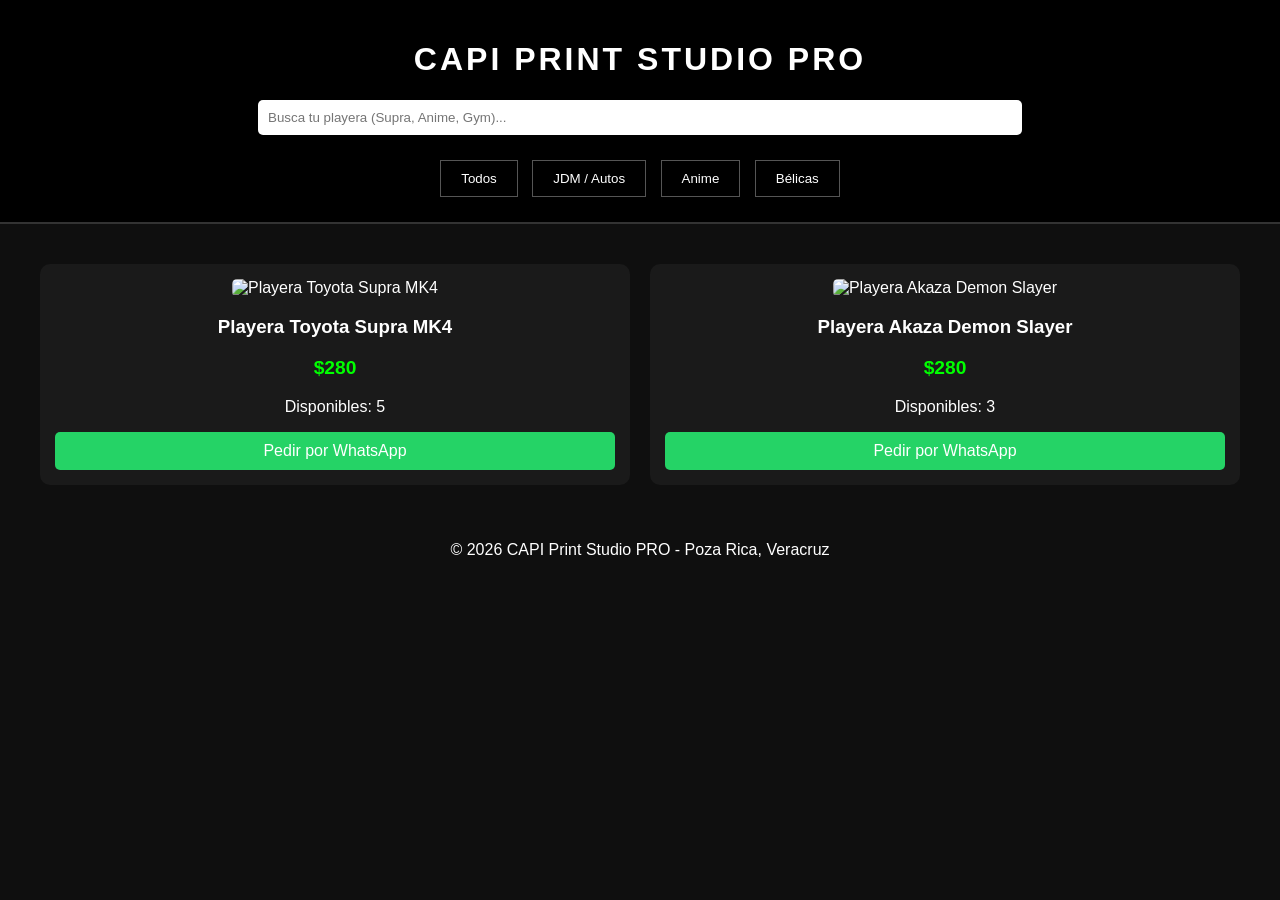
==== index.html @ 08801175 "Initial commit" ====
<!DOCTYPE html>
<html lang="es">
<head>
    <meta charset="UTF-8">
    <meta name="viewport" content="width=device-width, initial-scale=1.0">
    <title>CAPI Print Studio PRO | Catálogo</title>
    <!-- Enlazamos el diseño -->
    <link rel="stylesheet" href="css/style.css">
</head>
<body>

    <header>
        <h1>CAPI PRINT STUDIO PRO</h1>
        <div class="search-container">
            <input type="text" id="buscador" placeholder="Busca tu playera (Supra, Anime, Gym)...">
        </div>
        <nav>
            <button onclick="filtrar('todos')">Todos</button>
            <button onclick="filtrar('jdm')">JDM / Autos</button>
            <button onclick="filtrar('anime')">Anime</button>
            <button onclick="filtrar('belica')">Bélicas</button>
        </nav>
    </header>

    <main id="contenedor-productos">
        <!-- Aquí aparecerán las playeras automáticamente gracias a JS -->
    </main>

    <footer>
        <p>&copy; 2026 CAPI Print Studio PRO - Poza Rica, Veracruz</p>
    </footer>

    <!-- Enlazamos la lógica -->
    <script src="js/script.js"></script>
</body>
</html>
---- css/style.css ----
/* Configuración General */
body {
    background-color: #0f0f0f; /* Fondo oscuro tipo Youngla */
    color: white;
    font-family: 'Arial', sans-serif;
    margin: 0;
    text-align: center;
}

header {
    padding: 20px;
    background: #000;
    border-bottom: 2px solid #333;
}

h1 { letter-spacing: 3px; font-weight: bold; }

/* Buscador y Botones */
#buscador {
    padding: 10px;
    width: 60%;
    border-radius: 5px;
    border: none;
    margin-bottom: 20px;
}

nav button {
    background: none;
    border: 1px solid #555;
    color: white;
    padding: 10px 20px;
    cursor: pointer;
    margin: 5px;
    transition: 0.3s;
}

nav button:hover { background: white; color: black; }

/* Cuadrícula de Productos (Grid como Farfetch) */
#contenedor-productos {
    display: grid;
    grid-template-columns: repeat(auto-fit, minmax(250px, 1fr));
    gap: 20px;
    padding: 40px;
}

/* Tarjeta de Playera */
.producto-card {
    background: #1a1a1a;
    padding: 15px;
    border-radius: 10px;
    transition: transform 0.3s;
}

.producto-card:hover { transform: translateY(-10px); }

.producto-card img {
    width: 100%;
    border-radius: 5px;
}

.precio { color: #00ff00; font-weight: bold; font-size: 1.2rem; }

.btn-whatsapp {
    display: block;
    background: #25d366;
    color: white;
    text-decoration: none;
    padding: 10px;
    margin-top: 10px;
    border-radius: 5px;
}
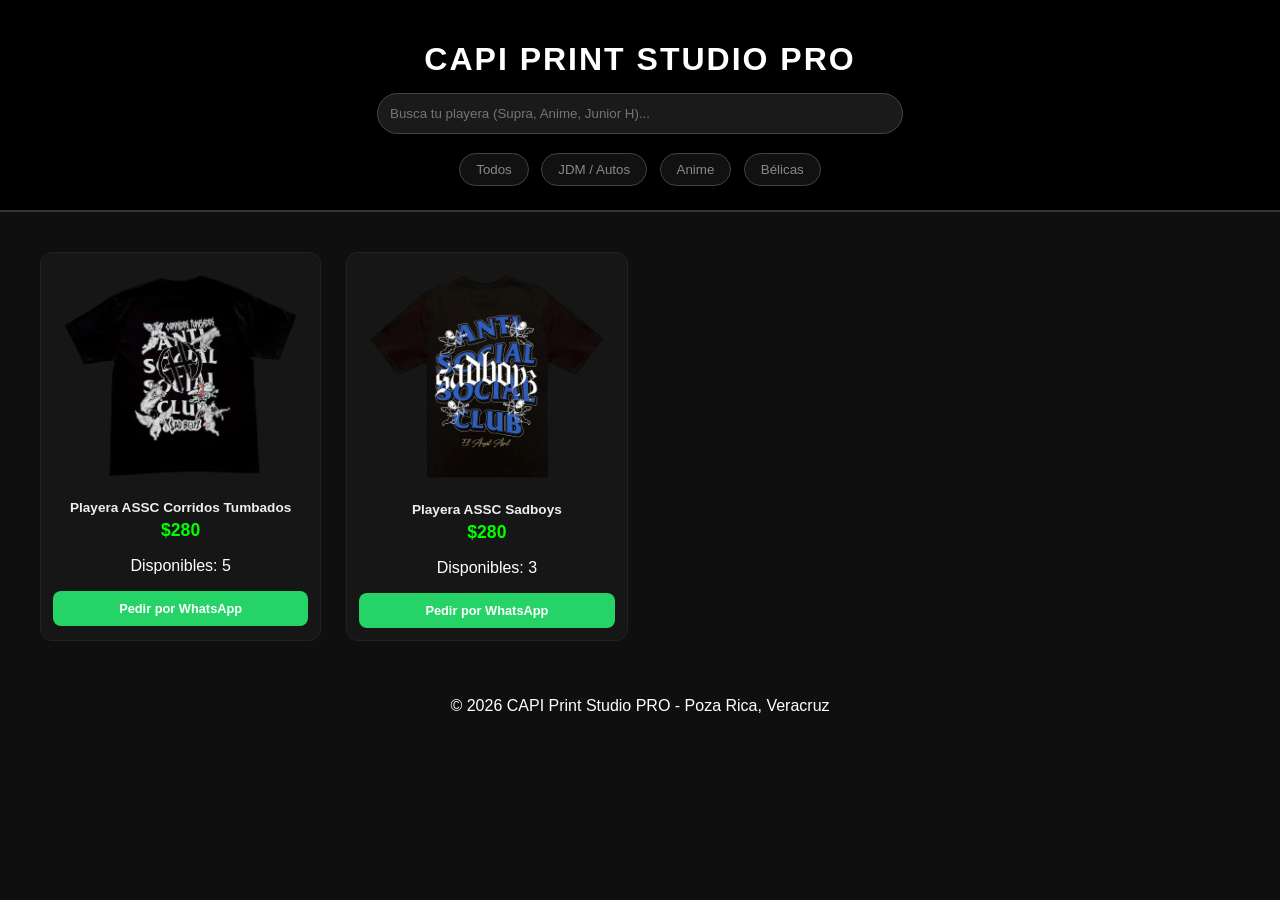
==== commit f54c46a0: "funciones nuevas al hacer click en playeras" ====
--- a/index.html
+++ b/index.html
@@ -3,8 +3,7 @@
 <head>
     <meta charset="UTF-8">
     <meta name="viewport" content="width=device-width, initial-scale=1.0">
-    <title>CAPI Print Studio PRO | Catálogo</title>
-    <!-- Enlazamos el diseño -->
+    <title>CAPI Print Studio PRO | Catálogo Profesional</title>
     <link rel="stylesheet" href="css/style.css">
 </head>
 <body>
@@ -12,7 +11,7 @@
     <header>
         <h1>CAPI PRINT STUDIO PRO</h1>
         <div class="search-container">
-            <input type="text" id="buscador" placeholder="Busca tu playera (Supra, Anime, Gym)...">
+            <input type="text" id="buscador" placeholder="Busca tu playera (Supra, Anime, Junior H)...">
         </div>
         <nav>
             <button onclick="filtrar('todos')">Todos</button>
@@ -23,14 +22,44 @@
     </header>
 
     <main id="contenedor-productos">
-        <!-- Aquí aparecerán las playeras automáticamente gracias a JS -->
-    </main>
+        </main>
+
+    <div id="modal-producto" class="modal">
+        <div class="modal-content">
+            <span class="close-modal" onclick="cerrarModal()">&times;</span>
+            
+            <div class="modal-grid">
+                <div class="modal-galeria" id="modal-galeria"></div>
+
+                <div class="modal-info">
+                    <h2 id="modal-titulo"></h2>
+                    <p class="modal-precio" id="modal-precio"></p>
+                    
+                    <div class="detalle-seccion">
+                        <h3>Composición</h3>
+                        <p id="modal-composicion"></p>
+                    </div>
+
+                    <div class="detalle-seccion">
+                        <h3>Características</h3>
+                        <ul id="modal-caracteristicas"></ul>
+                    </div>
+
+                    <div class="detalle-seccion">
+                        <h3>Instrucciones de Lavado</h3>
+                        <p id="modal-lavado"></p>
+                    </div>
+
+                    <a href="#" id="btn-comprar-modal" class="btn-whatsapp" target="_blank">Pedir por WhatsApp</a>
+                </div>
+            </div>
+        </div>
+    </div>
 
     <footer>
         <p>&copy; 2026 CAPI Print Studio PRO - Poza Rica, Veracruz</p>
     </footer>
 
-    <!-- Enlazamos la lógica -->
     <script src="js/script.js"></script>
 </body>
 </html>
--- a/css/style.css
+++ b/css/style.css
@@ -1,8 +1,8 @@
-/* Configuración General */
+/* 1. ESTILOS BASE */
 body {
-    background-color: #0f0f0f; /* Fondo oscuro tipo Youngla */
+    background-color: #0f0f0f;
     color: white;
-    font-family: 'Arial', sans-serif;
+    font-family: 'Segoe UI', Tahoma, Geneva, Verdana, sans-serif;
     margin: 0;
     text-align: center;
 }
@@ -11,55 +11,59 @@
     padding: 20px;
     background: #000;
     border-bottom: 2px solid #333;
+    position: sticky;
+    top: 0;
+    z-index: 100;
 }
 
-h1 { letter-spacing: 3px; font-weight: bold; }
+h1 { letter-spacing: 2px; font-weight: 800; margin-bottom: 15px; }
 
-/* Buscador y Botones */
+/* 2. BUSCADOR Y BOTONES */
 #buscador {
-    padding: 10px;
-    width: 60%;
-    border-radius: 5px;
-    border: none;
-    margin-bottom: 20px;
+    padding: 12px;
+    width: 85%;
+    max-width: 500px;
+    border-radius: 25px;
+    border: 1px solid #444;
+    background: #1a1a1a;
+    color: white;
+    margin-bottom: 15px;
+    outline: none;
 }
 
 nav button {
-    background: none;
-    border: 1px solid #555;
-    color: white;
-    padding: 10px 20px;
+    background: #111;
+    border: 1px solid #444;
+    color: #888;
+    padding: 8px 16px;
     cursor: pointer;
-    margin: 5px;
+    margin: 4px;
+    border-radius: 20px;
     transition: 0.3s;
 }
 
-nav button:hover { background: white; color: black; }
+nav button:hover { background: white; color: black; border-color: white; }
 
-/* Cuadrícula de Productos (Grid como Farfetch) */
+/* 3. GRID DE PRODUCTOS (2 COLUMNAS EN MÓVIL) */
 #contenedor-productos {
     display: grid;
-    grid-template-columns: repeat(auto-fit, minmax(250px, 1fr));
-    gap: 20px;
-    padding: 40px;
+    grid-template-columns: repeat(2, 1fr);
+    gap: 12px;
+    padding: 15px;
 }
 
-/* Tarjeta de Playera */
 .producto-card {
-    background: #1a1a1a;
-    padding: 15px;
-    border-radius: 10px;
+    background: #161616;
+    padding: 12px;
+    border-radius: 12px;
+    border: 1px solid #222;
+    cursor: pointer;
     transition: transform 0.3s;
 }
 
-.producto-card:hover { transform: translateY(-10px); }
-
-.producto-card img {
-    width: 100%;
-    border-radius: 5px;
-}
-
-.precio { color: #00ff00; font-weight: bold; font-size: 1.2rem; }
+.producto-card img { width: 100%; border-radius: 8px; }
+.producto-card h3 { font-size: 0.85rem; margin: 10px 0 5px; color: #eee; }
+.precio { color: #00ff00; font-weight: bold; font-size: 1.1rem; margin: 5px 0; }
 
 .btn-whatsapp {
     display: block;
@@ -67,6 +71,63 @@
     color: white;
     text-decoration: none;
     padding: 10px;
-    margin-top: 10px;
-    border-radius: 5px;
+    border-radius: 8px;
+    font-size: 0.8rem;
+    font-weight: bold;
+}
+
+/* 4. ESTILOS DEL MODAL (DETALLE) */
+.modal {
+    display: none; 
+    position: fixed;
+    z-index: 1000;
+    left: 0; top: 0;
+    width: 100%; height: 100%;
+    background-color: rgba(0,0,0,0.9);
+    overflow-y: auto; /* Permite scroll si la info es mucha */
+}
+
+.modal-content {
+    background-color: #111;
+    margin: 5% auto;
+    padding: 25px;
+    width: 85%;
+    max-width: 900px;
+    border-radius: 20px;
+    position: relative;
+    border: 1px solid #333;
+}
+
+.close-modal {
+    position: absolute;
+    right: 20px; top: 10px;
+    font-size: 40px;
+    cursor: pointer;
+    color: #555;
+}
+
+.modal-grid {
+    display: grid;
+    grid-template-columns: 1fr;
+    gap: 20px;
+    text-align: left;
+}
+
+.modal-galeria img { width: 100%; border-radius: 10px; margin-bottom: 10px; }
+
+.detalle-seccion h3 {
+    color: #00ff00;
+    font-size: 0.75rem;
+    text-transform: uppercase;
+    margin-top: 15px;
+    letter-spacing: 1px;
+}
+
+.detalle-seccion p, .detalle-seccion li { font-size: 0.9rem; color: #aaa; line-height: 1.4; }
+
+/* 5. AJUSTE PARA PC (4 COLUMNAS) */
+@media (min-width: 1024px) {
+    #contenedor-productos { grid-template-columns: repeat(4, 1fr); gap: 25px; padding: 40px; }
+    .modal-grid { grid-template-columns: 1fr 1fr; } /* Detalle en 2 columnas */
+    .producto-card:hover { transform: scale(1.03); border-color: #555; }
 }
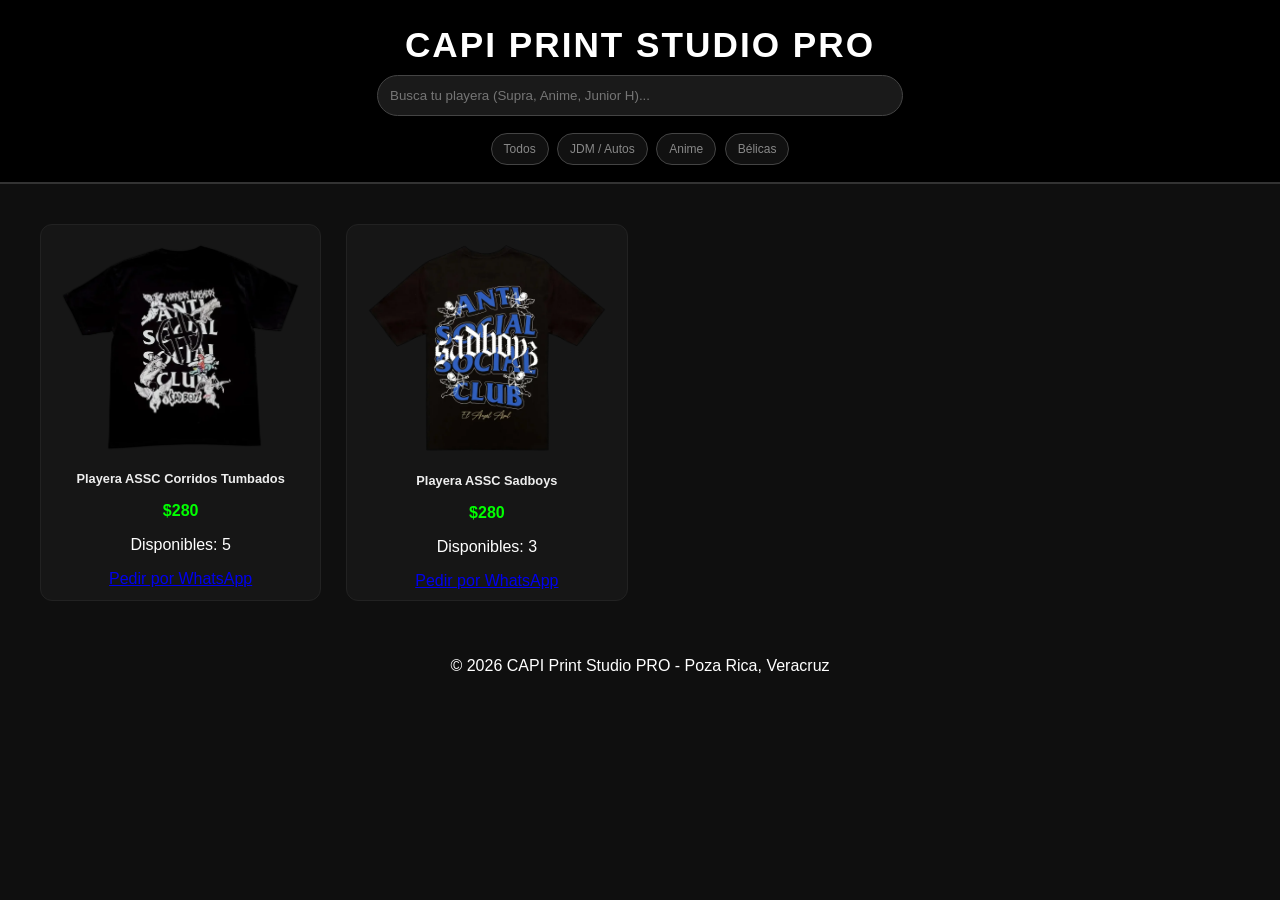
==== commit 7e3cbf45: "prueba" ====
--- a/index.html
+++ b/index.html
@@ -10,9 +10,11 @@
 
     <header>
         <h1>CAPI PRINT STUDIO PRO</h1>
+        <!-- Barra de búsqueda dinámica -->
         <div class="search-container">
             <input type="text" id="buscador" placeholder="Busca tu playera (Supra, Anime, Junior H)...">
         </div>
+        <!-- Filtros de categoría -->
         <nav>
             <button onclick="filtrar('todos')">Todos</button>
             <button onclick="filtrar('jdm')">JDM / Autos</button>
@@ -21,40 +23,8 @@
         </nav>
     </header>
 
-    <main id="contenedor-productos">
-        </main>
-
-    <div id="modal-producto" class="modal">
-        <div class="modal-content">
-            <span class="close-modal" onclick="cerrarModal()">&times;</span>
-            
-            <div class="modal-grid">
-                <div class="modal-galeria" id="modal-galeria"></div>
-
-                <div class="modal-info">
-                    <h2 id="modal-titulo"></h2>
-                    <p class="modal-precio" id="modal-precio"></p>
-                    
-                    <div class="detalle-seccion">
-                        <h3>Composición</h3>
-                        <p id="modal-composicion"></p>
-                    </div>
-
-                    <div class="detalle-seccion">
-                        <h3>Características</h3>
-                        <ul id="modal-caracteristicas"></ul>
-                    </div>
-
-                    <div class="detalle-seccion">
-                        <h3>Instrucciones de Lavado</h3>
-                        <p id="modal-lavado"></p>
-                    </div>
-
-                    <a href="#" id="btn-comprar-modal" class="btn-whatsapp" target="_blank">Pedir por WhatsApp</a>
-                </div>
-            </div>
-        </div>
-    </div>
+    <!-- Contenedor donde se inyectan las tarjetas -->
+    <main id="contenedor-productos"></main>
 
     <footer>
         <p>&copy; 2026 CAPI Print Studio PRO - Poza Rica, Veracruz</p>
--- a/css/style.css
+++ b/css/style.css
@@ -1,14 +1,16 @@
-/* 1. ESTILOS BASE */
+/* =========================================
+   1. CONFIGURACIÓN GENERAL Y HEADER
+   ========================================= */
 body {
     background-color: #0f0f0f;
     color: white;
-    font-family: 'Segoe UI', Tahoma, Geneva, Verdana, sans-serif;
+    font-family: 'Segoe UI', sans-serif;
     margin: 0;
     text-align: center;
 }
 
 header {
-    padding: 20px;
+    padding: 15px 10px; /* Reducido para evitar cortes en móvil */
     background: #000;
     border-bottom: 2px solid #333;
     position: sticky;
@@ -16,12 +18,33 @@
     z-index: 100;
 }
 
-h1 { letter-spacing: 2px; font-weight: 800; margin-bottom: 15px; }
+header h1 { 
+    letter-spacing: 2px; 
+    font-weight: 800; 
+    margin: 10px 0;
+    font-size: 1.4rem; /* Tamaño optimizado para móvil */
+}
 
-/* 2. BUSCADOR Y BOTONES */
+/* Enlace "Volver" en producto.html */
+.nav-retorno {
+    text-align: left;
+    padding: 5px;
+    margin-bottom: 5px;
+}
+
+.nav-retorno a {
+    color: #00ff00;
+    text-decoration: none;
+    font-weight: bold;
+    font-size: 0.8rem; /* Letra un poco más pequeña en móvil */
+}
+
+/* =========================================
+   2. BUSCADOR Y BOTONES
+   ========================================= */
 #buscador {
     padding: 12px;
-    width: 85%;
+    width: 90%;
     max-width: 500px;
     border-radius: 25px;
     border: 1px solid #444;
@@ -35,99 +58,118 @@
     background: #111;
     border: 1px solid #444;
     color: #888;
-    padding: 8px 16px;
+    padding: 8px 12px;
     cursor: pointer;
-    margin: 4px;
+    margin: 2px;
     border-radius: 20px;
     transition: 0.3s;
+    font-size: 0.75rem;
 }
 
 nav button:hover { background: white; color: black; border-color: white; }
 
-/* 3. GRID DE PRODUCTOS (2 COLUMNAS EN MÓVIL) */
+/* =========================================
+   3. REJILLA DEL CATÁLOGO
+   ========================================= */
 #contenedor-productos {
     display: grid;
     grid-template-columns: repeat(2, 1fr);
-    gap: 12px;
-    padding: 15px;
+    gap: 10px;
+    padding: 10px;
 }
 
 .producto-card {
     background: #161616;
-    padding: 12px;
+    padding: 10px;
     border-radius: 12px;
     border: 1px solid #222;
     cursor: pointer;
-    transition: transform 0.3s;
 }
 
 .producto-card img { width: 100%; border-radius: 8px; }
-.producto-card h3 { font-size: 0.85rem; margin: 10px 0 5px; color: #eee; }
-.precio { color: #00ff00; font-weight: bold; font-size: 1.1rem; margin: 5px 0; }
+.producto-card h3 { font-size: 0.8rem; margin: 8px 0; color: #eee; }
+.precio { color: #00ff00; font-weight: bold; font-size: 1rem; }
 
-.btn-whatsapp {
+/* =========================================
+   4. PÁGINA DE PRODUCTO (producto.html)
+   ========================================= */
+.contenedor-detalle {
+    display: flex;
+    flex-direction: column;
+    padding: 15px;
+    gap: 20px;
+    max-width: 1200px;
+    margin: auto;
+    text-align: left;
+}
+
+.galeria-producto { display: flex; flex-direction: column-reverse; gap: 15px; }
+
+.visor-principal {
+    width: 100%;
+    overflow: hidden;
+    border-radius: 15px;
+    background: #111;
+}
+
+.slider-horizontal {
+    display: flex;
+    overflow-x: auto;
+    scroll-snap-type: x mandatory;
+    scrollbar-width: none;
+}
+
+.slider-horizontal::-webkit-scrollbar { display: none; }
+
+.slider-horizontal img {
+    width: 100%;
+    flex-shrink: 0;
+    scroll-snap-align: start;
+    object-fit: contain;
+}
+
+.miniaturas { display: flex; gap: 10px; overflow-x: auto; padding: 5px 0; }
+
+.miniaturas img { 
+    width: 70px; 
+    height: 70px; 
+    flex-shrink: 0;
+    border-radius: 8px; 
+    cursor: pointer; 
+    border: 2px solid #333; 
+    object-fit: cover;
+}
+
+.btn-whatsapp-full {
     display: block;
     background: #25d366;
     color: white;
+    text-align: center;
+    padding: 15px;
+    border-radius: 10px;
     text-decoration: none;
-    padding: 10px;
-    border-radius: 8px;
-    font-size: 0.8rem;
     font-weight: bold;
+    margin-top: 20px;
 }
 
-/* 4. ESTILOS DEL MODAL (DETALLE) */
-.modal {
-    display: none; 
-    position: fixed;
-    z-index: 1000;
-    left: 0; top: 0;
-    width: 100%; height: 100%;
-    background-color: rgba(0,0,0,0.9);
-    overflow-y: auto; /* Permite scroll si la info es mucha */
-}
-
-.modal-content {
-    background-color: #111;
-    margin: 5% auto;
-    padding: 25px;
-    width: 85%;
-    max-width: 900px;
-    border-radius: 20px;
-    position: relative;
-    border: 1px solid #333;
-}
-
-.close-modal {
-    position: absolute;
-    right: 20px; top: 10px;
-    font-size: 40px;
-    cursor: pointer;
-    color: #555;
-}
-
-.modal-grid {
-    display: grid;
-    grid-template-columns: 1fr;
-    gap: 20px;
-    text-align: left;
-}
-
-.modal-galeria img { width: 100%; border-radius: 10px; margin-bottom: 10px; }
-
-.detalle-seccion h3 {
-    color: #00ff00;
-    font-size: 0.75rem;
-    text-transform: uppercase;
-    margin-top: 15px;
-    letter-spacing: 1px;
-}
-
-.detalle-seccion p, .detalle-seccion li { font-size: 0.9rem; color: #aaa; line-height: 1.4; }
-
-/* 5. AJUSTE PARA PC (4 COLUMNAS) */
+/* =========================================
+   5. AJUSTES PARA PC
+   ========================================= */
 @media (min-width: 1024px) {
+    header h1 { font-size: 2.2rem; }
+    .nav-retorno a { font-size: 1rem; }
+    
     #contenedor-productos { grid-template-columns: repeat(4, 1fr); gap: 25px; padding: 40px; }
-    .modal-grid { grid-template-columns: 1fr 1fr; } /* Detalle en 2 columnas */
-    .producto-card:hover { transform: scale(1.03); border-color: #555; }
+    
+    .contenedor-detalle { flex-direction: row; padding: 50px; align-items: flex-start; }
+    .galeria-producto { flex-direction: row; width: 60%; }
+    
+    .miniaturas { 
+        flex-direction: column; 
+        width: 100px; 
+        height: 500px;
+    }
+    
+    .visor-principal { width: 500px; height: 500px; }
+    .info-producto { width: 40%; padding-left: 30px; }
 }
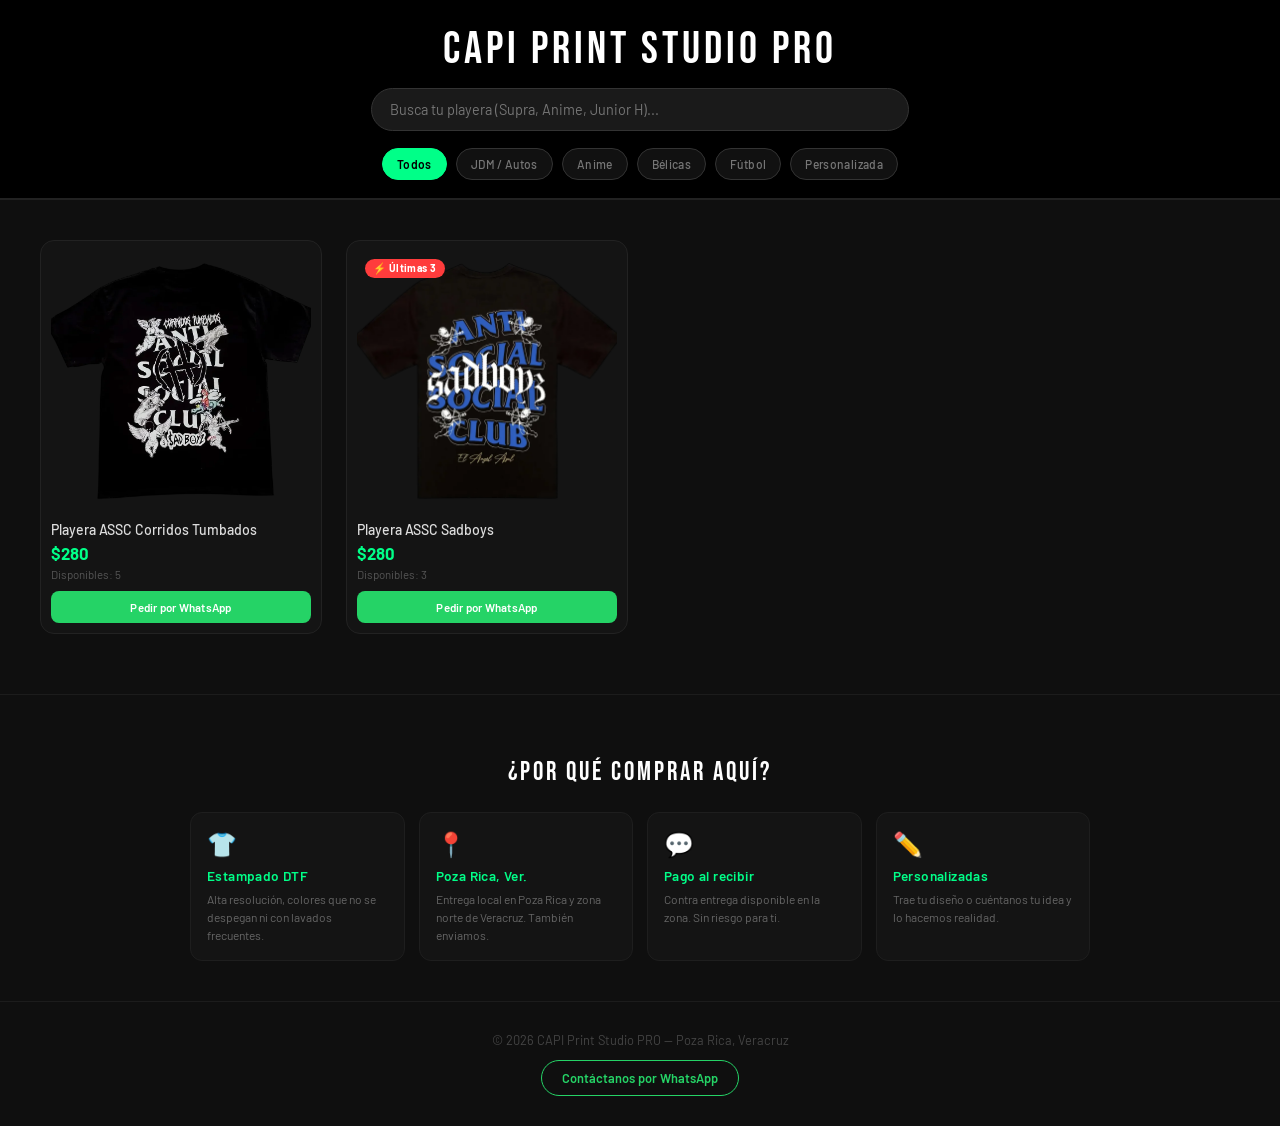
==== commit 4366af78: "Mejoras de interfas" ====
--- a/index.html
+++ b/index.html
@@ -5,29 +5,65 @@
     <meta name="viewport" content="width=device-width, initial-scale=1.0">
     <title>CAPI Print Studio PRO | Catálogo Profesional</title>
     <link rel="stylesheet" href="css/style.css">
+    <link href="https://fonts.googleapis.com/css2?family=Bebas+Neue&family=Barlow:wght@400;500;600&display=swap" rel="stylesheet">
+
+    <!-- Open Graph para WhatsApp/Facebook -->
+    <meta property="og:title" content="CAPI Print Studio PRO">
+    <meta property="og:description" content="Playeras premium con estampado DTF en Poza Rica, Veracruz. Anti Social Club, Anime, Autos JDM y más.">
+    <meta property="og:image" content="img/assc-corridos-tumbados.webp">
+    <meta property="og:type" content="website">
+    <meta property="og:locale" content="es_MX">
+    <link rel="icon" href="img/favicon.ico" type="image/x-icon">
 </head>
 <body>
 
     <header>
         <h1>CAPI PRINT STUDIO PRO</h1>
-        <!-- Barra de búsqueda dinámica -->
         <div class="search-container">
             <input type="text" id="buscador" placeholder="Busca tu playera (Supra, Anime, Junior H)...">
         </div>
-        <!-- Filtros de categoría -->
         <nav>
-            <button onclick="filtrar('todos')">Todos</button>
-            <button onclick="filtrar('jdm')">JDM / Autos</button>
-            <button onclick="filtrar('anime')">Anime</button>
-            <button onclick="filtrar('belica')">Bélicas</button>
+            <button class="activo" onclick="filtrar('todos', this)">Todos</button>
+            <button onclick="filtrar('jdm', this)">JDM / Autos</button>
+            <button onclick="filtrar('anime', this)">Anime</button>
+            <button onclick="filtrar('belica', this)">Bélicas</button>
+            <button onclick="filtrar('futbol', this)">Fútbol</button>
+            <button onclick="filtrar('personalizada', this)">Personalizada</button>
         </nav>
     </header>
 
-    <!-- Contenedor donde se inyectan las tarjetas -->
     <main id="contenedor-productos"></main>
 
+    <!-- Sección de confianza -->
+    <section class="seccion-confianza">
+        <h2>¿Por qué comprar aquí?</h2>
+        <div class="grid-confianza">
+            <div class="item-confianza">
+                <span class="icono-confianza">👕</span>
+                <h3>Estampado DTF</h3>
+                <p>Alta resolución, colores que no se despegan ni con lavados frecuentes.</p>
+            </div>
+            <div class="item-confianza">
+                <span class="icono-confianza">📍</span>
+                <h3>Poza Rica, Ver.</h3>
+                <p>Entrega local en Poza Rica y zona norte de Veracruz. También enviamos.</p>
+            </div>
+            <div class="item-confianza">
+                <span class="icono-confianza">💬</span>
+                <h3>Pago al recibir</h3>
+                <p>Contra entrega disponible en la zona. Sin riesgo para ti.</p>
+            </div>
+            <div class="item-confianza">
+                <span class="icono-confianza">✏️</span>
+                <h3>Personalizadas</h3>
+                <p>Trae tu diseño o cuéntanos tu idea y lo hacemos realidad.</p>
+            </div>
+        </div>
+    </section>
+
     <footer>
-        <p>&copy; 2026 CAPI Print Studio PRO - Poza Rica, Veracruz</p>
+        <p>&copy; 2026 CAPI Print Studio PRO &mdash; Poza Rica, Veracruz</p>
+        <a href="https://wa.me/527821702426?text=Hola! Tengo una duda sobre sus playeras" target="_blank" class="footer-wa">Contáctanos por WhatsApp</a>
     </footer>
 
     <script src="js/script.js"></script>
--- a/css/style.css
+++ b/css/style.css
@@ -4,28 +4,29 @@
 body {
     background-color: #0f0f0f;
     color: white;
-    font-family: 'Segoe UI', sans-serif;
+    font-family: 'Barlow', 'Segoe UI', sans-serif;
     margin: 0;
     text-align: center;
 }
 
 header {
-    padding: 15px 10px; /* Reducido para evitar cortes en móvil */
+    padding: 15px 10px;
     background: #000;
-    border-bottom: 2px solid #333;
+    border-bottom: 2px solid #222;
     position: sticky;
     top: 0;
     z-index: 100;
 }
 
-header h1 { 
-    letter-spacing: 2px; 
-    font-weight: 800; 
-    margin: 10px 0;
-    font-size: 1.4rem; /* Tamaño optimizado para móvil */
-}
-
-/* Enlace "Volver" en producto.html */
+header h1 {
+    font-family: 'Bebas Neue', sans-serif;
+    letter-spacing: 4px;
+    font-weight: 400;
+    margin: 8px 0 12px;
+    font-size: 1.8rem;
+    color: #fff;
+}
+
 .nav-retorno {
     text-align: left;
     padding: 5px;
@@ -33,40 +34,50 @@
 }
 
 .nav-retorno a {
-    color: #00ff00;
+    color: #00ff88;
     text-decoration: none;
-    font-weight: bold;
-    font-size: 0.8rem; /* Letra un poco más pequeña en móvil */
-}
-
-/* =========================================
-   2. BUSCADOR Y BOTONES
+    font-weight: 600;
+    font-size: 0.8rem;
+    letter-spacing: 0.05em;
+    transition: opacity 0.2s;
+}
+.nav-retorno a:hover { opacity: 0.7; }
+
+/* =========================================
+   2. BUSCADOR Y BOTONES DE FILTRO
    ========================================= */
 #buscador {
-    padding: 12px;
+    padding: 12px 18px;
     width: 90%;
     max-width: 500px;
     border-radius: 25px;
-    border: 1px solid #444;
+    border: 1px solid #333;
     background: #1a1a1a;
     color: white;
-    margin-bottom: 15px;
+    margin-bottom: 14px;
     outline: none;
-}
+    font-family: 'Barlow', sans-serif;
+    font-size: 0.9rem;
+    transition: border-color 0.2s;
+}
+#buscador:focus { border-color: #00ff88; }
 
 nav button {
     background: #111;
-    border: 1px solid #444;
-    color: #888;
-    padding: 8px 12px;
+    border: 1px solid #333;
+    color: #777;
+    padding: 8px 14px;
     cursor: pointer;
-    margin: 2px;
+    margin: 3px;
     border-radius: 20px;
-    transition: 0.3s;
+    transition: all 0.2s;
     font-size: 0.75rem;
-}
-
-nav button:hover { background: white; color: black; border-color: white; }
+    font-family: 'Barlow', sans-serif;
+    font-weight: 500;
+    letter-spacing: 0.03em;
+}
+nav button:hover { background: #222; color: #fff; border-color: #555; }
+nav button.activo { background: #00ff88; color: #000; border-color: #00ff88; font-weight: 600; }
 
 /* =========================================
    3. REJILLA DEL CATÁLOGO
@@ -74,41 +85,203 @@
 #contenedor-productos {
     display: grid;
     grid-template-columns: repeat(2, 1fr);
-    gap: 10px;
+    gap: 12px;
+    padding: 14px;
+}
+
+.producto-card {
+    background: #141414;
     padding: 10px;
-}
-
-.producto-card {
-    background: #161616;
-    padding: 10px;
-    border-radius: 12px;
+    border-radius: 14px;
     border: 1px solid #222;
     cursor: pointer;
-}
-
-.producto-card img { width: 100%; border-radius: 8px; }
-.producto-card h3 { font-size: 0.8rem; margin: 8px 0; color: #eee; }
-.precio { color: #00ff00; font-weight: bold; font-size: 1rem; }
-
-/* =========================================
-   4. PÁGINA DE PRODUCTO (producto.html)
+    text-align: left;
+    transition: transform 0.2s ease, border-color 0.2s ease, box-shadow 0.2s ease;
+}
+.producto-card:hover {
+    transform: translateY(-4px);
+    border-color: #333;
+    box-shadow: 0 8px 28px rgba(0,0,0,0.5);
+}
+
+.card-imagen-wrap {
+    position: relative;
+    border-radius: 10px;
+    overflow: hidden;
+}
+
+.producto-card img {
+    width: 100%;
+    display: block;
+    border-radius: 10px;
+    aspect-ratio: 1 / 1;
+    object-fit: cover;
+    transition: transform 0.3s ease;
+}
+.producto-card:hover img { transform: scale(1.04); }
+
+.producto-card h3 {
+    font-size: 0.78rem;
+    margin: 10px 0 4px;
+    color: #ddd;
+    font-weight: 500;
+    line-height: 1.3;
+}
+
+.precio {
+    color: #00ff88;
+    font-weight: 700;
+    font-size: 1.05rem;
+    margin: 0 0 4px;
+}
+
+.stock-label {
+    font-size: 0.72rem;
+    color: #555;
+    margin: 0 0 10px;
+}
+
+/* Badge de urgencia */
+.badge-urgente {
+    position: absolute;
+    top: 8px;
+    left: 8px;
+    background: #ff3c3c;
+    color: #fff;
+    font-size: 0.65rem;
+    font-weight: 700;
+    padding: 3px 8px;
+    border-radius: 20px;
+    z-index: 2;
+    letter-spacing: 0.04em;
+}
+
+/* Botón WhatsApp en tarjeta */
+.btn-whatsapp {
+    display: block;
+    background: #25d366;
+    color: #fff;
+    text-align: center;
+    padding: 9px 6px;
+    border-radius: 8px;
+    text-decoration: none;
+    font-weight: 600;
+    font-size: 0.72rem;
+    letter-spacing: 0.02em;
+    transition: background 0.2s;
+}
+.btn-whatsapp:hover { background: #1db954; }
+
+/* Sin resultados */
+.sin-resultados {
+    grid-column: 1 / -1;
+    text-align: center;
+    padding: 50px 20px;
+    color: #555;
+}
+.sin-resultados p { font-size: 1rem; margin-bottom: 16px; }
+.btn-whatsapp-inline {
+    display: inline-block;
+    background: #25d366;
+    color: #fff;
+    padding: 12px 24px;
+    border-radius: 10px;
+    text-decoration: none;
+    font-weight: 600;
+    font-size: 0.9rem;
+}
+
+/* =========================================
+   4. SECCIÓN DE CONFIANZA
+   ========================================= */
+.seccion-confianza {
+    padding: 40px 20px;
+    border-top: 1px solid #1c1c1c;
+    margin-top: 20px;
+}
+.seccion-confianza h2 {
+    font-family: 'Bebas Neue', sans-serif;
+    font-size: 1.6rem;
+    letter-spacing: 3px;
+    color: #fff;
+    margin-bottom: 24px;
+    font-weight: 400;
+}
+.grid-confianza {
+    display: grid;
+    grid-template-columns: repeat(2, 1fr);
+    gap: 14px;
+    max-width: 900px;
+    margin: 0 auto;
+    text-align: left;
+}
+.item-confianza {
+    background: #141414;
+    border: 1px solid #1e1e1e;
+    border-radius: 12px;
+    padding: 16px;
+}
+.icono-confianza {
+    font-size: 1.5rem;
+    display: block;
+    margin-bottom: 8px;
+}
+.item-confianza h3 {
+    font-size: 0.85rem;
+    font-weight: 600;
+    color: #00ff88;
+    margin: 0 0 6px;
+    letter-spacing: 0.03em;
+}
+.item-confianza p {
+    font-size: 0.75rem;
+    color: #666;
+    margin: 0;
+    line-height: 1.5;
+}
+
+/* =========================================
+   5. FOOTER
+   ========================================= */
+footer {
+    padding: 30px 20px;
+    border-top: 1px solid #1c1c1c;
+    color: #444;
+    font-size: 0.8rem;
+}
+footer p { margin: 0 0 12px; }
+.footer-wa {
+    display: inline-block;
+    border: 1px solid #25d366;
+    color: #25d366;
+    padding: 9px 20px;
+    border-radius: 20px;
+    text-decoration: none;
+    font-size: 0.8rem;
+    font-weight: 600;
+    transition: background 0.2s, color 0.2s;
+}
+.footer-wa:hover { background: #25d366; color: #000; }
+
+/* =========================================
+   6. PÁGINA DE DETALLE (producto.html)
    ========================================= */
 .contenedor-detalle {
     display: flex;
     flex-direction: column;
-    padding: 15px;
+    padding: 16px;
     gap: 20px;
     max-width: 1200px;
     margin: auto;
     text-align: left;
 }
 
-.galeria-producto { display: flex; flex-direction: column-reverse; gap: 15px; }
+.galeria-producto { display: flex; flex-direction: column-reverse; gap: 12px; }
 
 .visor-principal {
     width: 100%;
     overflow: hidden;
-    border-radius: 15px;
+    border-radius: 16px;
     background: #111;
 }
 
@@ -118,7 +291,6 @@
     scroll-snap-type: x mandatory;
     scrollbar-width: none;
 }
-
 .slider-horizontal::-webkit-scrollbar { display: none; }
 
 .slider-horizontal img {
@@ -126,50 +298,184 @@
     flex-shrink: 0;
     scroll-snap-align: start;
     object-fit: contain;
-}
-
-.miniaturas { display: flex; gap: 10px; overflow-x: auto; padding: 5px 0; }
-
-.miniaturas img { 
-    width: 70px; 
-    height: 70px; 
+    max-height: 420px;
+}
+
+.miniaturas { display: flex; gap: 8px; overflow-x: auto; padding: 4px 0; }
+.miniaturas img {
+    width: 68px;
+    height: 68px;
     flex-shrink: 0;
-    border-radius: 8px; 
-    cursor: pointer; 
-    border: 2px solid #333; 
+    border-radius: 8px;
+    cursor: pointer;
+    border: 2px solid #2a2a2a;
     object-fit: cover;
-}
-
+    transition: border-color 0.2s;
+}
+.miniaturas img:hover,
+.miniaturas img.activa { border-color: #00ff88; }
+
+/* Info del producto */
+.info-producto h2 {
+    font-family: 'Bebas Neue', sans-serif;
+    font-size: 1.6rem;
+    letter-spacing: 2px;
+    margin: 0 0 6px;
+    font-weight: 400;
+    color: #fff;
+}
+
+.det-precio {
+    color: #00ff88;
+    font-size: 1.5rem;
+    font-weight: 700;
+    margin: 0 0 20px;
+}
+
+.seccion-tecnica {
+    border-top: 1px solid #1e1e1e;
+    padding-top: 14px;
+    margin-top: 14px;
+}
+.seccion-tecnica h3 {
+    font-size: 0.75rem;
+    color: #555;
+    text-transform: uppercase;
+    letter-spacing: 0.1em;
+    margin: 0 0 10px;
+    font-weight: 600;
+}
+.seccion-tecnica p,
+.seccion-tecnica li {
+    color: #bbb;
+    font-size: 0.88rem;
+    line-height: 1.6;
+    margin: 0;
+}
+.seccion-tecnica ul { padding-left: 18px; margin: 0; }
+.seccion-tecnica li { margin-bottom: 4px; }
+
+/* Selector de tallas */
+.tallas-grid {
+    display: flex;
+    flex-wrap: wrap;
+    gap: 8px;
+    margin-top: 4px;
+}
+.btn-talla {
+    position: relative;
+    background: #161616;
+    border: 1.5px solid #2a2a2a;
+    color: #bbb;
+    width: 52px;
+    height: 52px;
+    border-radius: 10px;
+    cursor: pointer;
+    font-family: 'Barlow', sans-serif;
+    font-size: 0.85rem;
+    font-weight: 600;
+    transition: all 0.2s;
+    display: flex;
+    align-items: center;
+    justify-content: center;
+}
+.btn-talla:hover:not(.agotada) {
+    border-color: #00ff88;
+    color: #00ff88;
+}
+.btn-talla.seleccionada {
+    background: #00ff88;
+    border-color: #00ff88;
+    color: #000;
+}
+.btn-talla.agotada {
+    opacity: 0.3;
+    cursor: not-allowed;
+    text-decoration: line-through;
+}
+.talla-x {
+    position: absolute;
+    font-size: 0.55rem;
+    top: 4px;
+    right: 4px;
+    color: #ff4444;
+    display: none;
+}
+.btn-talla.agotada .talla-x { display: block; }
+
+/* Aviso sin talla */
+.aviso-talla {
+    color: #ff9900;
+    font-size: 0.82rem;
+    margin: 10px 0 0;
+    padding: 10px 14px;
+    background: #1a1200;
+    border-radius: 8px;
+    border: 1px solid #3a2800;
+}
+
+/* Botón WhatsApp full */
 .btn-whatsapp-full {
     display: block;
     background: #25d366;
     color: white;
     text-align: center;
-    padding: 15px;
-    border-radius: 10px;
+    padding: 16px;
+    border-radius: 12px;
     text-decoration: none;
-    font-weight: bold;
+    font-weight: 700;
+    font-size: 1rem;
     margin-top: 20px;
-}
-
-/* =========================================
-   5. AJUSTES PARA PC
+    letter-spacing: 0.04em;
+    transition: background 0.2s, transform 0.1s;
+}
+.btn-whatsapp-full:hover { background: #1db954; transform: scale(1.01); }
+.btn-whatsapp-full:active { transform: scale(0.98); }
+
+/* =========================================
+   7. AJUSTES PARA PC (≥ 1024px)
    ========================================= */
 @media (min-width: 1024px) {
-    header h1 { font-size: 2.2rem; }
-    .nav-retorno a { font-size: 1rem; }
-    
-    #contenedor-productos { grid-template-columns: repeat(4, 1fr); gap: 25px; padding: 40px; }
-    
-    .contenedor-detalle { flex-direction: row; padding: 50px; align-items: flex-start; }
-    .galeria-producto { flex-direction: row; width: 60%; }
-    
-    .miniaturas { 
-        flex-direction: column; 
-        width: 100px; 
-        height: 500px;
+    header h1 { font-size: 2.8rem; }
+    .nav-retorno a { font-size: 0.9rem; }
+
+    #contenedor-productos {
+        grid-template-columns: repeat(4, 1fr);
+        gap: 24px;
+        padding: 40px;
     }
-    
-    .visor-principal { width: 500px; height: 500px; }
-    .info-producto { width: 40%; padding-left: 30px; }
+
+    .producto-card h3 { font-size: 0.88rem; }
+
+    .grid-confianza { grid-template-columns: repeat(4, 1fr); }
+
+    .contenedor-detalle {
+        flex-direction: row;
+        padding: 50px;
+        align-items: flex-start;
+    }
+
+    .galeria-producto {
+        flex-direction: row;
+        width: 58%;
+    }
+
+    .miniaturas {
+        flex-direction: column;
+        width: 90px;
+        height: 520px;
+        overflow-y: auto;
+        overflow-x: hidden;
+    }
+    .miniaturas img { width: 80px; height: 80px; }
+
+    .visor-principal { width: 460px; height: 520px; }
+    .slider-horizontal img { max-height: 520px; }
+
+    .info-producto {
+        width: 42%;
+        padding-left: 40px;
+    }
+
+    .info-producto h2 { font-size: 2rem; }
 }
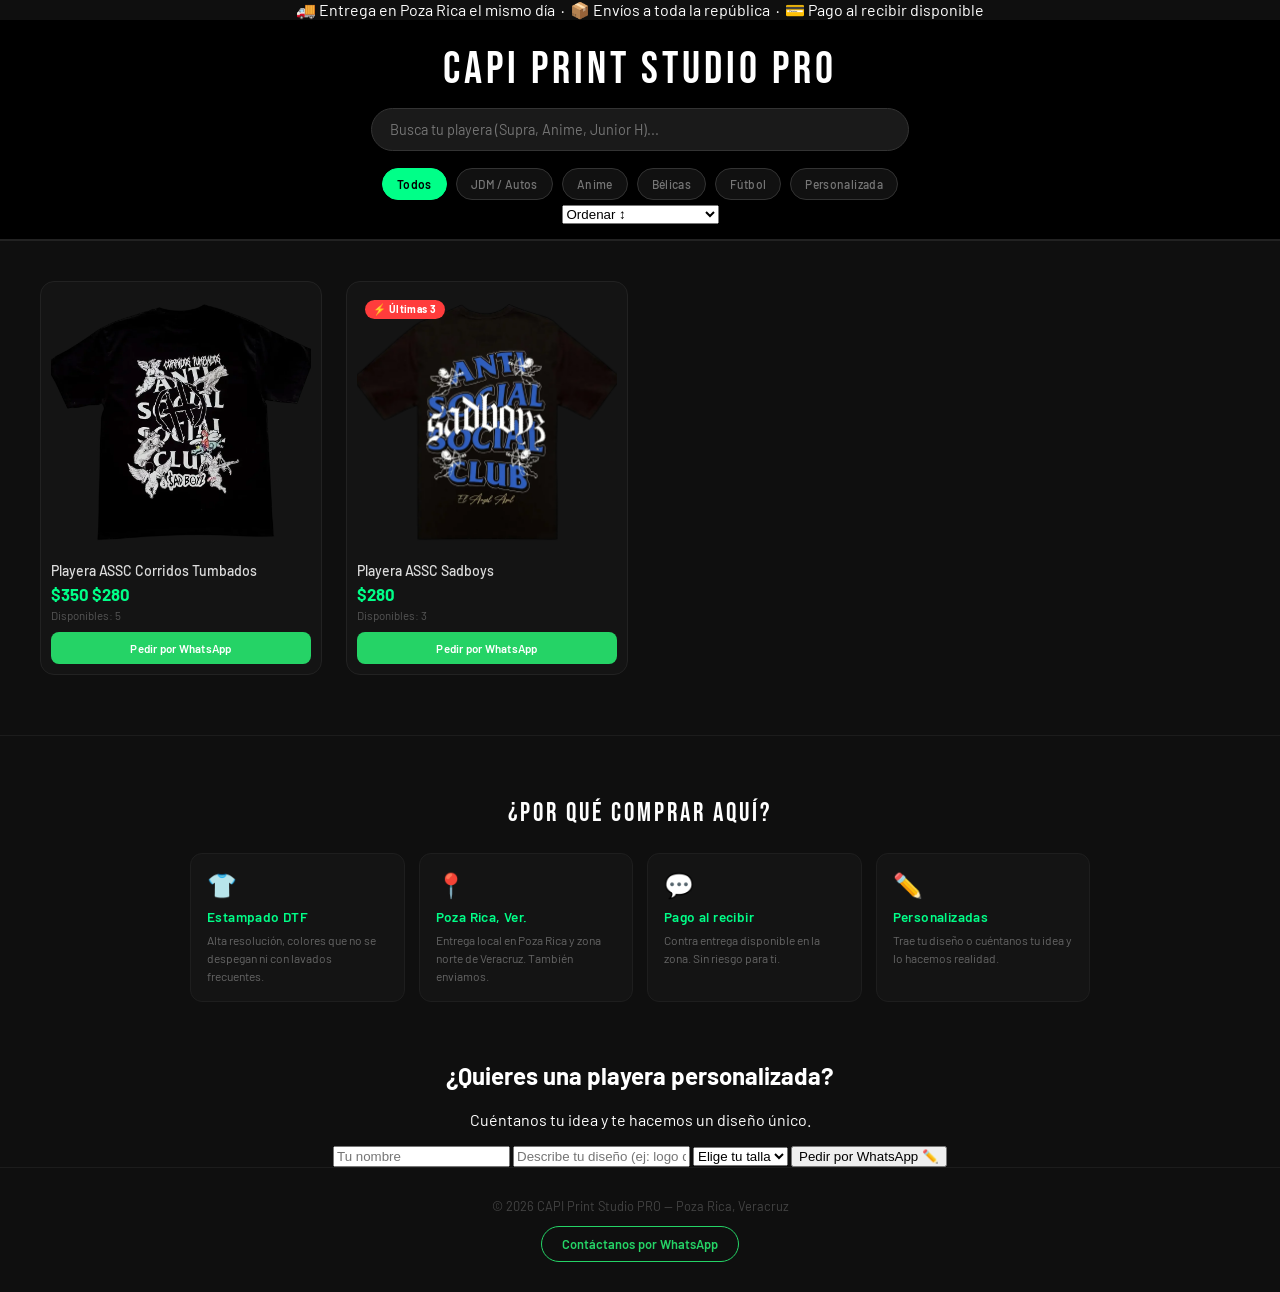
==== commit 95a0f0f6: "Mejoras" ====
--- a/index.html
+++ b/index.html
@@ -5,36 +5,92 @@
     <meta name="viewport" content="width=device-width, initial-scale=1.0">
     <title>CAPI Print Studio PRO | Catálogo Profesional</title>
     <link rel="stylesheet" href="css/style.css">
+    <!-- Fuentes: Bebas Neue para títulos, Barlow para texto general -->
     <link href="https://fonts.googleapis.com/css2?family=Bebas+Neue&family=Barlow:wght@400;500;600&display=swap" rel="stylesheet">
 
-    <!-- Open Graph para WhatsApp/Facebook -->
+    <!-- ============================
+         OPEN GRAPH
+         Hace que al compartir el link en WhatsApp/Facebook aparezca
+         una vista previa con imagen, título y descripción.
+         Cambia og:image por la imagen principal de tu catálogo.
+    ============================= -->
     <meta property="og:title" content="CAPI Print Studio PRO">
-    <meta property="og:description" content="Playeras premium con estampado DTF en Poza Rica, Veracruz. Anti Social Club, Anime, Autos JDM y más.">
-    <meta property="og:image" content="img/assc-corridos-tumbados.webp">
+    <meta property="og:description" content="Playeras premium con estampado DTF en Poza Rica, Veracruz. Anime, JDM, Fútbol, Anti Social Club y personalizadas.">
+    <meta property="og:image" content="img/belicas/assc-corridos-tumbados.webp">
     <meta property="og:type" content="website">
     <meta property="og:locale" content="es_MX">
+
+    <!-- Meta para Google -->
+    <meta name="description" content="Playeras premium con estampado DTF en Poza Rica, Veracruz. Entrega local y envíos a toda la república.">
+
+    <!-- Favicon: ícono que aparece en la pestaña del navegador -->
     <link rel="icon" href="img/favicon.ico" type="image/x-icon">
 </head>
 <body>
 
+    <!-- ============================
+         BANNER DE ENVÍOS
+         Barra informativa fija arriba del todo.
+         Genera confianza antes de que el cliente vea productos.
+    ============================= -->
+    <div class="banner-envios">
+        🚚 Entrega en Poza Rica el mismo día &nbsp;&middot;&nbsp;
+        📦 Envíos a toda la república &nbsp;&middot;&nbsp;
+        💳 Pago al recibir disponible
+    </div>
+
+    <!-- ============================
+         HEADER STICKY
+         Se queda fijo al hacer scroll.
+         Contiene: título, buscador, filtros y ordenar.
+    ============================= -->
     <header>
         <h1>CAPI PRINT STUDIO PRO</h1>
+
+        <!-- Buscador dinámico: filtra en tiempo real al escribir -->
         <div class="search-container">
             <input type="text" id="buscador" placeholder="Busca tu playera (Supra, Anime, Junior H)...">
         </div>
-        <nav>
-            <button class="activo" onclick="filtrar('todos', this)">Todos</button>
-            <button onclick="filtrar('jdm', this)">JDM / Autos</button>
-            <button onclick="filtrar('anime', this)">Anime</button>
-            <button onclick="filtrar('belica', this)">Bélicas</button>
-            <button onclick="filtrar('futbol', this)">Fútbol</button>
-            <button onclick="filtrar('personalizada', this)">Personalizada</button>
-        </nav>
+
+        <!-- Fila de controles: filtros de categoría + selector de orden -->
+        <div class="controles-catalogo">
+            <nav>
+                <!-- Llama a filtrar(categoria, botonActual) -->
+                <button class="activo" onclick="filtrar('todos', this)">Todos</button>
+                <button onclick="filtrar('jdm', this)">JDM / Autos</button>
+                <button onclick="filtrar('anime', this)">Anime</button>
+                <button onclick="filtrar('belica', this)">Bélicas</button>
+                <button onclick="filtrar('futbol', this)">Fútbol</button>
+                <button onclick="filtrar('personalizada', this)">Personalizada</button>
+            </nav>
+
+            <!-- Ordenar productos: llama a ordenarProductos() al cambiar -->
+            <select id="orden" onchange="ordenarProductos(this.value)">
+                <option value="default">Ordenar ↕</option>
+                <option value="precio-asc">Precio: menor a mayor</option>
+                <option value="precio-desc">Precio: mayor a menor</option>
+                <option value="nombre">A - Z</option>
+            </select>
+        </div>
     </header>
 
-    <main id="contenedor-productos"></main>
+    <!-- ============================
+         CATÁLOGO PRINCIPAL
+         Las tarjetas se inyectan aquí por mostrarProductos() en script.js.
+         Los skeleton-card son placeholders animados mientras carga.
+    ============================= -->
+    <main id="contenedor-productos">
+        <div class="skeleton-card"></div>
+        <div class="skeleton-card"></div>
+        <div class="skeleton-card"></div>
+        <div class="skeleton-card"></div>
+    </main>
 
-    <!-- Sección de confianza -->
+    <!-- ============================
+         SECCIÓN DE CONFIANZA
+         Cuatro puntos clave para convencer al cliente local.
+         Muy importante para ventas en Poza Rica.
+    ============================= -->
     <section class="seccion-confianza">
         <h2>¿Por qué comprar aquí?</h2>
         <div class="grid-confianza">
@@ -61,9 +117,31 @@
         </div>
     </section>
 
+    <!-- ============================
+         SECCIÓN DE PERSONALIZACIÓN
+         Formulario que arma un mensaje completo para WhatsApp.
+         Cliente escribe nombre, descripción del diseño y talla.
+    ============================= -->
+    <section class="seccion-personalizada">
+        <h2>¿Quieres una playera personalizada?</h2>
+        <p class="sub-personalizada">Cuéntanos tu idea y te hacemos un diseño único.</p>
+        <div class="form-personalizada">
+            <input type="text" id="custom-nombre" placeholder="Tu nombre">
+            <input type="text" id="custom-diseno" placeholder="Describe tu diseño (ej: logo de mi equipo, foto de mi perro...)">
+            <select id="custom-talla">
+                <option value="">Elige tu talla</option>
+                <option>S</option><option>M</option><option>L</option>
+                <option>XL</option><option>XXL</option>
+            </select>
+            <!-- Al hacer clic llama a pedirPersonalizada() en script.js -->
+            <button onclick="pedirPersonalizada()" class="btn-personalizada">Pedir por WhatsApp ✏️</button>
+        </div>
+    </section>
+
     <footer>
         <p>&copy; 2026 CAPI Print Studio PRO &mdash; Poza Rica, Veracruz</p>
-        <a href="https://wa.me/527821702426?text=Hola! Tengo una duda sobre sus playeras" target="_blank" class="footer-wa">Contáctanos por WhatsApp</a>
+        <a href="https://wa.me/527821702426?text=Hola!%20Tengo%20una%20duda%20sobre%20sus%20playeras"
+           target="_blank" class="footer-wa">Contáctanos por WhatsApp</a>
     </footer>
 
     <script src="js/script.js"></script>
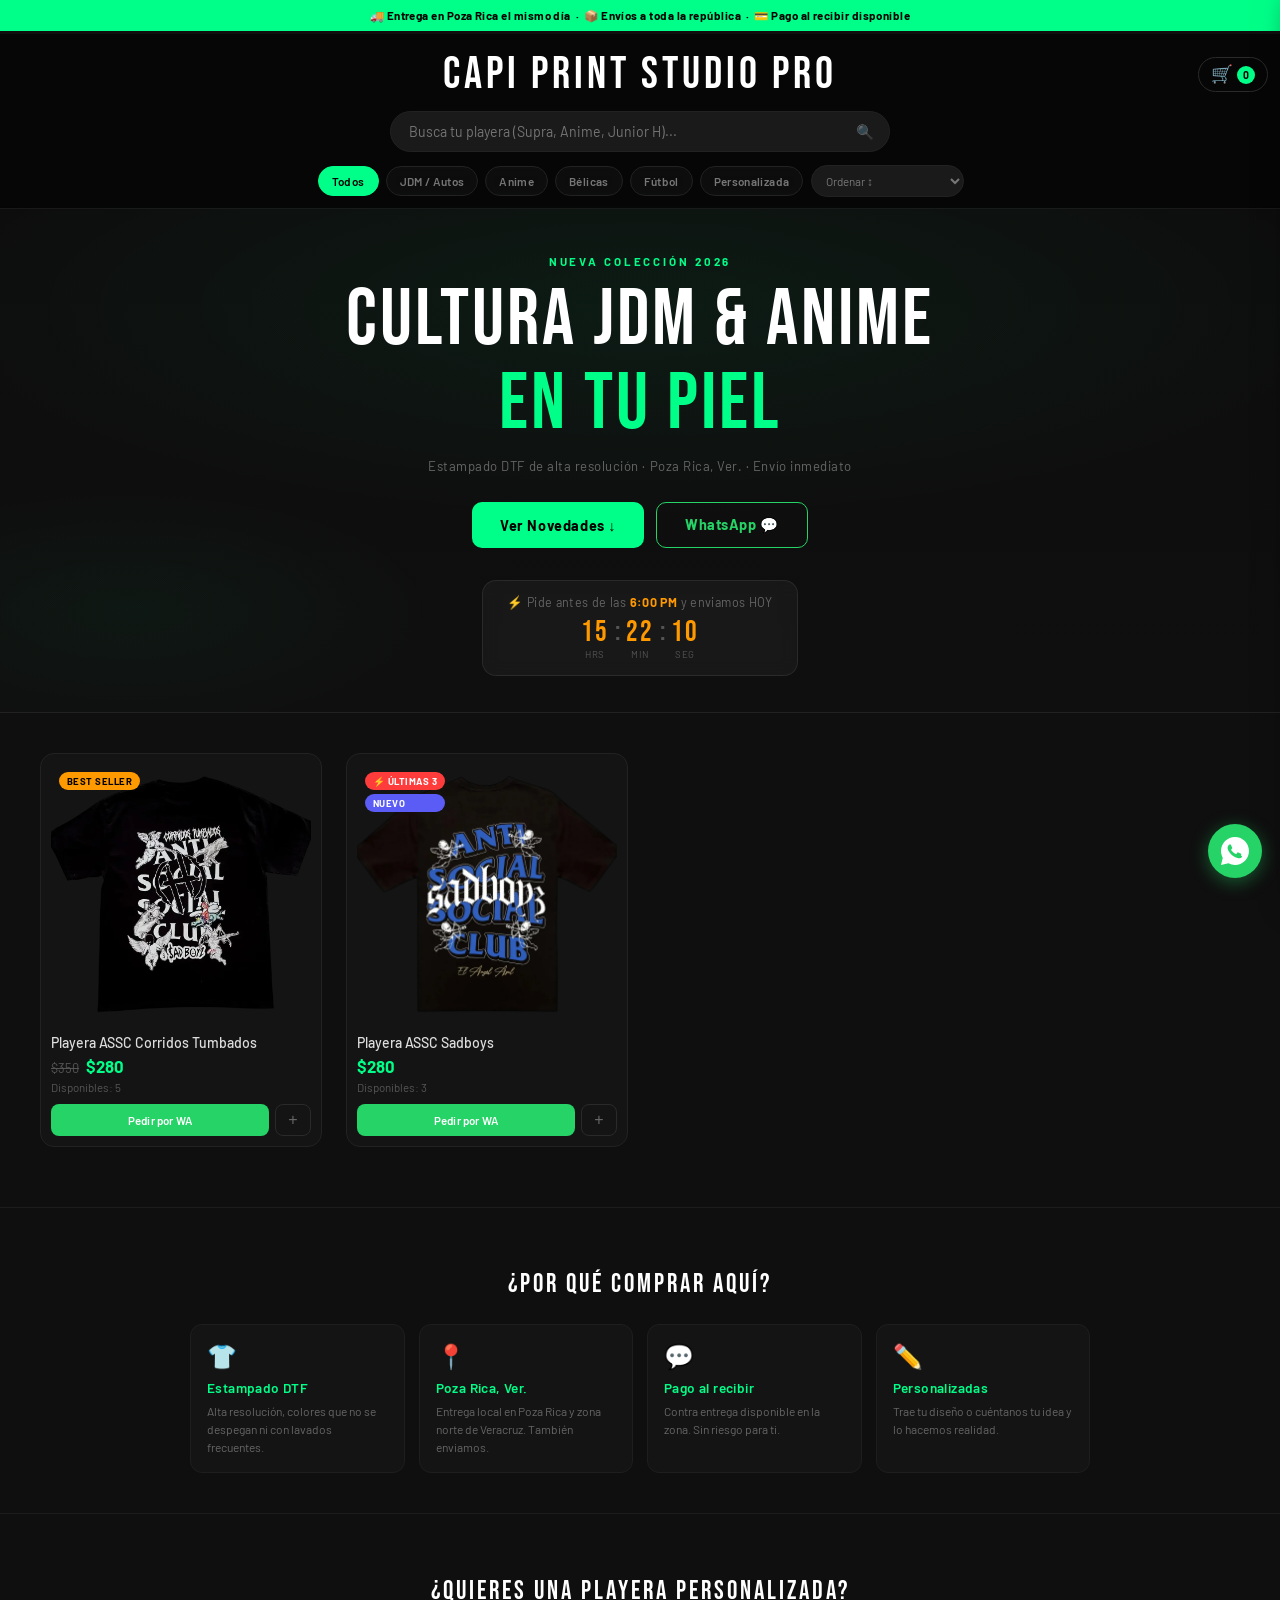
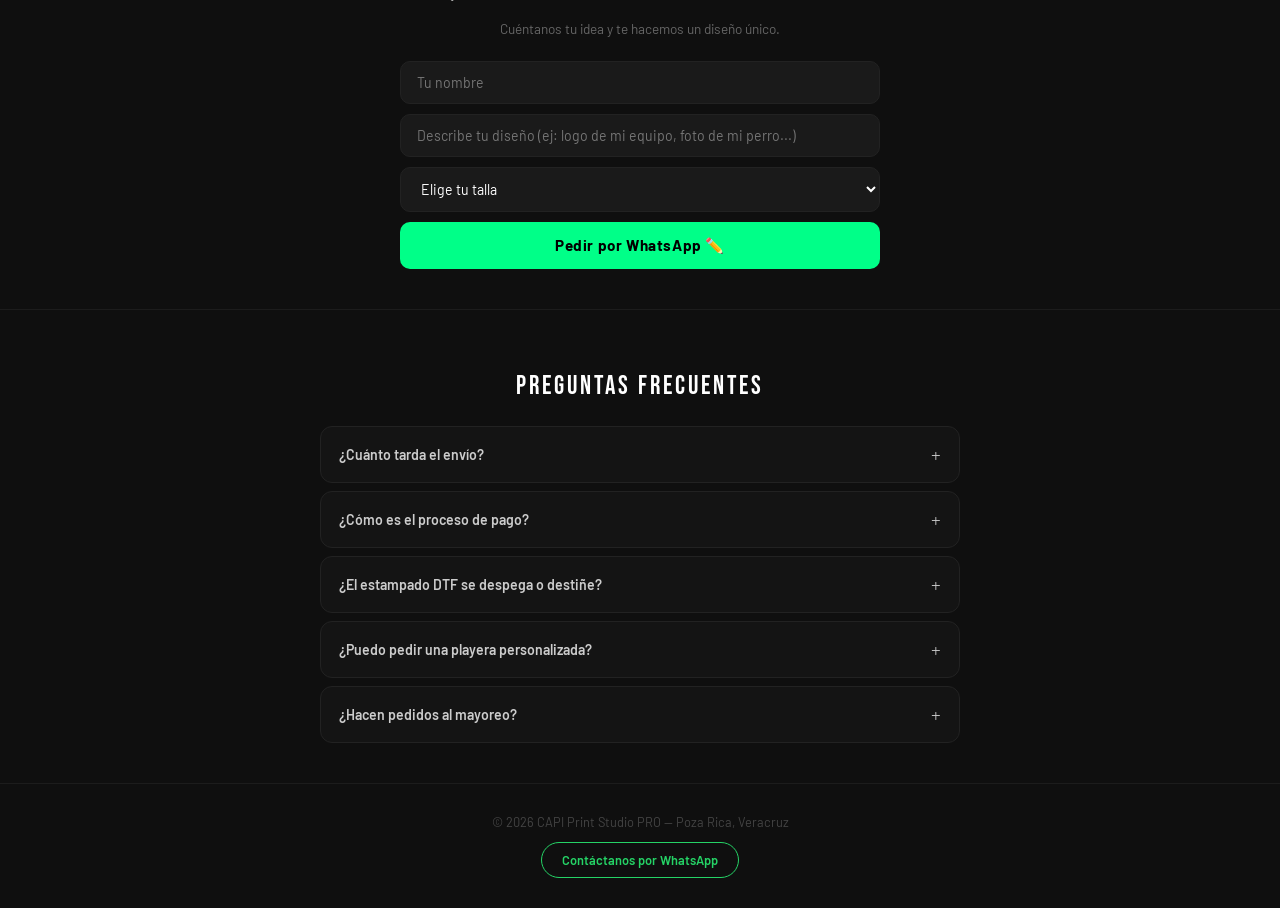
==== commit 8df518c4: "CAMBIOS" ====
--- a/index.html
+++ b/index.html
@@ -5,57 +5,42 @@
     <meta name="viewport" content="width=device-width, initial-scale=1.0">
     <title>CAPI Print Studio PRO | Catálogo Profesional</title>
     <link rel="stylesheet" href="css/style.css">
-    <!-- Fuentes: Bebas Neue para títulos, Barlow para texto general -->
-    <link href="https://fonts.googleapis.com/css2?family=Bebas+Neue&family=Barlow:wght@400;500;600&display=swap" rel="stylesheet">
-
-    <!-- ============================
-         OPEN GRAPH
-         Hace que al compartir el link en WhatsApp/Facebook aparezca
-         una vista previa con imagen, título y descripción.
-         Cambia og:image por la imagen principal de tu catálogo.
-    ============================= -->
+    <link href="https://fonts.googleapis.com/css2?family=Bebas+Neue&family=Barlow:wght@400;500;600;700&display=swap" rel="stylesheet">
+
     <meta property="og:title" content="CAPI Print Studio PRO">
     <meta property="og:description" content="Playeras premium con estampado DTF en Poza Rica, Veracruz. Anime, JDM, Fútbol, Anti Social Club y personalizadas.">
-    <meta property="og:image" content="img/belicas/assc-corridos-tumbados.webp">
+    <meta property="og:image" content="img/ASSC/assc-corridos-tumbados.webp">
     <meta property="og:type" content="website">
     <meta property="og:locale" content="es_MX">
-
-    <!-- Meta para Google -->
     <meta name="description" content="Playeras premium con estampado DTF en Poza Rica, Veracruz. Entrega local y envíos a toda la república.">
-
-    <!-- Favicon: ícono que aparece en la pestaña del navegador -->
     <link rel="icon" href="img/favicon.ico" type="image/x-icon">
 </head>
 <body>
 
-    <!-- ============================
-         BANNER DE ENVÍOS
-         Barra informativa fija arriba del todo.
-         Genera confianza antes de que el cliente vea productos.
-    ============================= -->
+    <!-- BANNER ENVÍOS -->
     <div class="banner-envios">
         🚚 Entrega en Poza Rica el mismo día &nbsp;&middot;&nbsp;
         📦 Envíos a toda la república &nbsp;&middot;&nbsp;
         💳 Pago al recibir disponible
     </div>
 
-    <!-- ============================
-         HEADER STICKY
-         Se queda fijo al hacer scroll.
-         Contiene: título, buscador, filtros y ordenar.
-    ============================= -->
+    <!-- HEADER STICKY CON GLASSMORPHISM -->
     <header>
-        <h1>CAPI PRINT STUDIO PRO</h1>
-
-        <!-- Buscador dinámico: filtra en tiempo real al escribir -->
+        <div class="header-top">
+            <h1>CAPI PRINT STUDIO PRO</h1>
+            <!-- Botón del carrito -->
+            <button class="btn-carrito" onclick="abrirCarrito()">
+                🛒 <span class="carrito-badge" id="carrito-badge">0</span>
+            </button>
+        </div>
+
         <div class="search-container">
             <input type="text" id="buscador" placeholder="Busca tu playera (Supra, Anime, Junior H)...">
-        </div>
-
-        <!-- Fila de controles: filtros de categoría + selector de orden -->
+            <span class="search-icon">🔍</span>
+        </div>
+
         <div class="controles-catalogo">
             <nav>
-                <!-- Llama a filtrar(categoria, botonActual) -->
                 <button class="activo" onclick="filtrar('todos', this)">Todos</button>
                 <button onclick="filtrar('jdm', this)">JDM / Autos</button>
                 <button onclick="filtrar('anime', this)">Anime</button>
@@ -63,8 +48,6 @@
                 <button onclick="filtrar('futbol', this)">Fútbol</button>
                 <button onclick="filtrar('personalizada', this)">Personalizada</button>
             </nav>
-
-            <!-- Ordenar productos: llama a ordenarProductos() al cambiar -->
             <select id="orden" onchange="ordenarProductos(this.value)">
                 <option value="default">Ordenar ↕</option>
                 <option value="precio-asc">Precio: menor a mayor</option>
@@ -75,10 +58,36 @@
     </header>
 
     <!-- ============================
-         CATÁLOGO PRINCIPAL
-         Las tarjetas se inyectan aquí por mostrarProductos() en script.js.
-         Los skeleton-card son placeholders animados mientras carga.
-    ============================= -->
+         HERO SECTION
+    ============================= -->
+    <section class="hero-section">
+        <div class="hero-content">
+            <p class="hero-sub">Nueva colección 2026</p>
+            <h2 class="hero-titulo">Cultura JDM &amp; Anime<br><span class="hero-accent">en tu piel</span></h2>
+            <p class="hero-desc">Estampado DTF de alta resolución · Poza Rica, Ver. · Envío inmediato</p>
+            <div class="hero-btns">
+                <button class="btn-hero-primary" onclick="document.getElementById('contenedor-productos').scrollIntoView({behavior:'smooth'})">
+                    Ver Novedades ↓
+                </button>
+                <a href="https://wa.me/527821702426?text=Hola!%20Quiero%20ver%20el%20catálogo" target="_blank" class="btn-hero-wa">
+                    WhatsApp 💬
+                </a>
+            </div>
+        </div>
+        <!-- Cronómetro de urgencia -->
+        <div class="cronometro-wrap">
+            <p class="crono-texto">⚡ Pide antes de las <strong id="hora-corte"></strong> y enviamos HOY</p>
+            <div class="crono-contador">
+                <div class="crono-bloque"><span id="crono-h">00</span><small>hrs</small></div>
+                <div class="crono-sep">:</div>
+                <div class="crono-bloque"><span id="crono-m">00</span><small>min</small></div>
+                <div class="crono-sep">:</div>
+                <div class="crono-bloque"><span id="crono-s">00</span><small>seg</small></div>
+            </div>
+        </div>
+    </section>
+
+    <!-- CATÁLOGO -->
     <main id="contenedor-productos">
         <div class="skeleton-card"></div>
         <div class="skeleton-card"></div>
@@ -86,11 +95,7 @@
         <div class="skeleton-card"></div>
     </main>
 
-    <!-- ============================
-         SECCIÓN DE CONFIANZA
-         Cuatro puntos clave para convencer al cliente local.
-         Muy importante para ventas en Poza Rica.
-    ============================= -->
+    <!-- SECCIÓN DE CONFIANZA -->
     <section class="seccion-confianza">
         <h2>¿Por qué comprar aquí?</h2>
         <div class="grid-confianza">
@@ -117,11 +122,7 @@
         </div>
     </section>
 
-    <!-- ============================
-         SECCIÓN DE PERSONALIZACIÓN
-         Formulario que arma un mensaje completo para WhatsApp.
-         Cliente escribe nombre, descripción del diseño y talla.
-    ============================= -->
+    <!-- SECCIÓN PERSONALIZADA -->
     <section class="seccion-personalizada">
         <h2>¿Quieres una playera personalizada?</h2>
         <p class="sub-personalizada">Cuéntanos tu idea y te hacemos un diseño único.</p>
@@ -133,8 +134,62 @@
                 <option>S</option><option>M</option><option>L</option>
                 <option>XL</option><option>XXL</option>
             </select>
-            <!-- Al hacer clic llama a pedirPersonalizada() en script.js -->
             <button onclick="pedirPersonalizada()" class="btn-personalizada">Pedir por WhatsApp ✏️</button>
+        </div>
+    </section>
+
+    <!-- ============================
+         FAQ ACORDEÓN
+    ============================= -->
+    <section class="seccion-faq">
+        <h2>Preguntas frecuentes</h2>
+        <div class="faq-lista">
+
+            <div class="faq-item">
+                <button class="faq-pregunta" onclick="toggleFaq(this)">
+                    ¿Cuánto tarda el envío? <span class="faq-icon">+</span>
+                </button>
+                <div class="faq-respuesta">
+                    <p>Entrega local en Poza Rica el mismo día si pides antes del horario de corte. Envíos a la república en 2–4 días hábiles por paquetería.</p>
+                </div>
+            </div>
+
+            <div class="faq-item">
+                <button class="faq-pregunta" onclick="toggleFaq(this)">
+                    ¿Cómo es el proceso de pago? <span class="faq-icon">+</span>
+                </button>
+                <div class="faq-respuesta">
+                    <p>Puedes pagar al recibir (zona local), por transferencia SPEI o depósito. Te damos el número de cuenta por WhatsApp al confirmar tu pedido.</p>
+                </div>
+            </div>
+
+            <div class="faq-item">
+                <button class="faq-pregunta" onclick="toggleFaq(this)">
+                    ¿El estampado DTF se despega o destiñe? <span class="faq-icon">+</span>
+                </button>
+                <div class="faq-respuesta">
+                    <p>No. El DTF es uno de los métodos más duraderos. Siempre recomendamos lavar al revés con agua fría para maximizar la vida del estampado.</p>
+                </div>
+            </div>
+
+            <div class="faq-item">
+                <button class="faq-pregunta" onclick="toggleFaq(this)">
+                    ¿Puedo pedir una playera personalizada? <span class="faq-icon">+</span>
+                </button>
+                <div class="faq-respuesta">
+                    <p>¡Claro! Usa el formulario de abajo o escríbenos directo por WhatsApp. Puedes mandar tu imagen, logo o descripción del diseño y nosotros lo llevamos a la playera.</p>
+                </div>
+            </div>
+
+            <div class="faq-item">
+                <button class="faq-pregunta" onclick="toggleFaq(this)">
+                    ¿Hacen pedidos al mayoreo? <span class="faq-icon">+</span>
+                </button>
+                <div class="faq-respuesta">
+                    <p>Sí. Para pedidos de 5 playeras o más aplican precios especiales. Escríbenos para cotizarte sin compromiso.</p>
+                </div>
+            </div>
+
         </div>
     </section>
 
@@ -144,6 +199,36 @@
            target="_blank" class="footer-wa">Contáctanos por WhatsApp</a>
     </footer>
 
+    <!-- ============================
+         BOTÓN FLOTANTE WHATSAPP
+    ============================= -->
+    <a href="https://wa.me/527821702426?text=Hola!%20Estoy%20en%20el%20catálogo%20y%20tengo%20una%20duda"
+       target="_blank" class="whatsapp-flotante" id="wa-flotante" title="Chatea por WhatsApp">
+        <svg viewBox="0 0 32 32" xmlns="http://www.w3.org/2000/svg">
+            <path d="M16 0C7.163 0 0 7.163 0 16c0 2.82.736 5.46 2.027 7.754L0 32l8.478-2.02A15.938 15.938 0 0016 32c8.837 0 16-7.163 16-16S24.837 0 16 0zm8.28 22.27c-.347.976-1.72 1.787-2.824 2.023-.752.16-1.733.287-5.036-1.082-4.223-1.737-6.944-6.027-7.155-6.308-.202-.28-1.7-2.261-1.7-4.31 0-2.048 1.063-3.052 1.44-3.46.347-.367.757-.46 1.01-.46.252 0 .505.002.726.013.233.012.546-.088.854.65.32.76 1.09 2.626 1.186 2.817.097.19.162.413.032.664-.13.252-.194.41-.384.631-.19.222-.4.495-.572.665-.19.19-.388.397-.167.778.222.38.986 1.622 2.116 2.628 1.454 1.296 2.68 1.697 3.06 1.888.38.19.603.16.824-.096.222-.255.951-1.109 1.205-1.49.253-.38.505-.317.854-.19.35.127 2.222 1.048 2.603 1.238.38.19.633.285.726.443.093.16.093.924-.253 1.9z"/>
+        </svg>
+    </a>
+
+    <!-- ============================
+         PANEL CARRITO LATERAL
+    ============================= -->
+    <div class="carrito-overlay" id="carrito-overlay" onclick="cerrarCarrito()"></div>
+    <aside class="carrito-panel" id="carrito-panel">
+        <div class="carrito-header">
+            <h3>🛒 Tu lista de pedido</h3>
+            <button class="carrito-cerrar" onclick="cerrarCarrito()">✕</button>
+        </div>
+        <div class="carrito-items" id="carrito-items">
+            <p class="carrito-vacio">Aún no has agregado productos.</p>
+        </div>
+        <div class="carrito-footer">
+            <a href="#" id="btn-pedir-todo" class="btn-pedir-todo" target="_blank" onclick="pedirTodo()">
+                Pedir todo por WhatsApp 🚀
+            </a>
+            <button class="btn-vaciar" onclick="vaciarCarrito()">Vaciar lista</button>
+        </div>
+    </aside>
+
     <script src="js/script.js"></script>
 </body>
 </html>
--- a/css/style.css
+++ b/css/style.css
@@ -1,86 +1,346 @@
 /* =========================================
-   1. CONFIGURACIÓN GENERAL Y HEADER
-   ========================================= */
+   CAPI Print Studio PRO — style.css v2.0
+   ========================================= */
+
+/* =========================================
+   0. VARIABLES Y RESET
+   ========================================= */
+:root {
+    --verde:    #00ff88;
+    --verde-d:  #1db954;
+    --rojo:     #ff3c3c;
+    --naranja:  #ff9900;
+    --bg:       #0f0f0f;
+    --bg2:      #141414;
+    --bg3:      #1a1a1a;
+    --borde:    #222;
+    --borde2:   #2a2a2a;
+    --texto:    #ddd;
+    --muted:    #666;
+    --muted2:   #555;
+    --wa:       #25d366;
+    --glass-bg: rgba(0,0,0,0.55);
+    --glass-border: rgba(255,255,255,0.08);
+    --blur:     12px;
+}
+
+*, *::before, *::after { box-sizing: border-box; }
+
 body {
-    background-color: #0f0f0f;
+    background-color: var(--bg);
     color: white;
     font-family: 'Barlow', 'Segoe UI', sans-serif;
     margin: 0;
     text-align: center;
 }
 
-header {
-    padding: 15px 10px;
-    background: #000;
-    border-bottom: 2px solid #222;
+/* =========================================
+   1. BANNER ENVÍOS
+   ========================================= */
+.banner-envios {
+    background: var(--verde);
+    color: #000;
+    font-size: 0.72rem;
+    font-weight: 700;
+    padding: 8px 14px;
+    letter-spacing: 0.04em;
     position: sticky;
     top: 0;
+    z-index: 200;
+}
+
+/* =========================================
+   2. HEADER — GLASSMORPHISM
+   ========================================= */
+header {
+    padding: 14px 12px 10px;
+    background: var(--glass-bg);
+    backdrop-filter: blur(var(--blur));
+    -webkit-backdrop-filter: blur(var(--blur));
+    border-bottom: 1px solid var(--glass-border);
+    position: sticky;
+    top: 34px; /* debajo del banner */
     z-index: 100;
+}
+
+.header-top {
+    display: flex;
+    align-items: center;
+    justify-content: center;
+    gap: 14px;
+    margin-bottom: 10px;
+    position: relative;
 }
 
 header h1 {
     font-family: 'Bebas Neue', sans-serif;
     letter-spacing: 4px;
     font-weight: 400;
-    margin: 8px 0 12px;
-    font-size: 1.8rem;
+    margin: 0;
+    font-size: 1.7rem;
     color: #fff;
 }
 
-.nav-retorno {
-    text-align: left;
-    padding: 5px;
-    margin-bottom: 5px;
-}
-
-.nav-retorno a {
-    color: #00ff88;
-    text-decoration: none;
-    font-weight: 600;
-    font-size: 0.8rem;
-    letter-spacing: 0.05em;
-    transition: opacity 0.2s;
-}
-.nav-retorno a:hover { opacity: 0.7; }
-
-/* =========================================
-   2. BUSCADOR Y BOTONES DE FILTRO
-   ========================================= */
+/* Botón carrito */
+.btn-carrito {
+    position: absolute;
+    right: 0;
+    background: transparent;
+    border: 1.5px solid var(--borde2);
+    color: #fff;
+    font-size: 1.1rem;
+    padding: 6px 12px;
+    border-radius: 20px;
+    cursor: pointer;
+    transition: border-color 0.2s, background 0.2s;
+    display: flex;
+    align-items: center;
+    gap: 4px;
+}
+.btn-carrito:hover { border-color: var(--verde); }
+
+.carrito-badge {
+    background: var(--verde);
+    color: #000;
+    font-size: 0.65rem;
+    font-weight: 700;
+    width: 18px;
+    height: 18px;
+    border-radius: 50%;
+    display: flex;
+    align-items: center;
+    justify-content: center;
+    font-family: 'Barlow', sans-serif;
+}
+
+/* Buscador */
+.search-container {
+    position: relative;
+    display: inline-block;
+    width: 100%;
+    max-width: 500px;
+    margin-bottom: 12px;
+}
+.search-icon {
+    position: absolute;
+    right: 16px;
+    top: 50%;
+    transform: translateY(-50%);
+    font-size: 0.9rem;
+    pointer-events: none;
+    opacity: 0.4;
+}
 #buscador {
-    padding: 12px 18px;
-    width: 90%;
-    max-width: 500px;
+    padding: 11px 42px 11px 18px;
+    width: 100%;
     border-radius: 25px;
-    border: 1px solid #333;
-    background: #1a1a1a;
+    border: 1px solid var(--borde);
+    background: var(--bg3);
     color: white;
-    margin-bottom: 14px;
     outline: none;
     font-family: 'Barlow', sans-serif;
-    font-size: 0.9rem;
+    font-size: 0.88rem;
     transition: border-color 0.2s;
 }
-#buscador:focus { border-color: #00ff88; }
-
+#buscador:focus { border-color: var(--verde); }
+
+/* Filtros y orden */
+.controles-catalogo {
+    display: flex;
+    flex-wrap: wrap;
+    justify-content: center;
+    align-items: center;
+    gap: 6px;
+}
 nav button {
-    background: #111;
-    border: 1px solid #333;
+    background: rgba(255,255,255,0.04);
+    border: 1px solid var(--borde);
     color: #777;
-    padding: 8px 14px;
-    cursor: pointer;
-    margin: 3px;
+    padding: 7px 13px;
+    cursor: pointer;
+    margin: 2px;
     border-radius: 20px;
     transition: all 0.2s;
-    font-size: 0.75rem;
+    font-size: 0.73rem;
     font-family: 'Barlow', sans-serif;
-    font-weight: 500;
+    font-weight: 600;
     letter-spacing: 0.03em;
-}
-nav button:hover { background: #222; color: #fff; border-color: #555; }
-nav button.activo { background: #00ff88; color: #000; border-color: #00ff88; font-weight: 600; }
-
-/* =========================================
-   3. REJILLA DEL CATÁLOGO
+    backdrop-filter: blur(4px);
+}
+nav button:hover { background: rgba(255,255,255,0.08); color: #fff; border-color: #555; }
+nav button.activo { background: var(--verde); color: #000; border-color: var(--verde); }
+
+#orden {
+    background: var(--bg3);
+    border: 1px solid var(--borde);
+    color: #777;
+    padding: 7px 10px;
+    border-radius: 20px;
+    font-size: 0.73rem;
+    font-family: 'Barlow', sans-serif;
+    cursor: pointer;
+    outline: none;
+}
+
+/* =========================================
+   3. HERO SECTION
+   ========================================= */
+.hero-section {
+    padding: 48px 20px 36px;
+    text-align: center;
+    position: relative;
+    overflow: hidden;
+    background: linear-gradient(180deg, #0d0d0d 0%, #0f0f0f 100%);
+    border-bottom: 1px solid var(--borde);
+}
+
+/* Fondo decorativo */
+.hero-section::before {
+    content: '';
+    position: absolute;
+    inset: 0;
+    background:
+        radial-gradient(ellipse 80% 60% at 50% 20%, rgba(0,255,136,0.06) 0%, transparent 70%),
+        radial-gradient(ellipse 40% 40% at 10% 80%, rgba(0,255,136,0.04) 0%, transparent 60%);
+    pointer-events: none;
+}
+
+.hero-content { position: relative; z-index: 1; }
+
+.hero-sub {
+    font-size: 0.72rem;
+    letter-spacing: 0.25em;
+    text-transform: uppercase;
+    color: var(--verde);
+    margin: 0 0 10px;
+    font-weight: 700;
+}
+
+.hero-titulo {
+    font-family: 'Bebas Neue', sans-serif;
+    font-size: clamp(2.4rem, 8vw, 5rem);
+    letter-spacing: 3px;
+    margin: 0 0 12px;
+    font-weight: 400;
+    line-height: 1.05;
+    color: #fff;
+}
+
+.hero-accent { color: var(--verde); }
+
+.hero-desc {
+    font-size: 0.82rem;
+    color: var(--muted);
+    margin: 0 0 28px;
+    letter-spacing: 0.04em;
+}
+
+.hero-btns {
+    display: flex;
+    gap: 12px;
+    justify-content: center;
+    flex-wrap: wrap;
+}
+
+.btn-hero-primary {
+    background: var(--verde);
+    color: #000;
+    border: none;
+    padding: 13px 28px;
+    border-radius: 10px;
+    font-family: 'Barlow', sans-serif;
+    font-weight: 700;
+    font-size: 0.9rem;
+    cursor: pointer;
+    letter-spacing: 0.04em;
+    transition: background 0.2s, transform 0.15s;
+}
+.btn-hero-primary:hover { background: #00e07a; transform: translateY(-2px); }
+
+.btn-hero-wa {
+    background: transparent;
+    border: 1.5px solid var(--wa);
+    color: var(--wa);
+    padding: 13px 28px;
+    border-radius: 10px;
+    text-decoration: none;
+    font-weight: 700;
+    font-size: 0.9rem;
+    letter-spacing: 0.04em;
+    transition: background 0.2s, color 0.2s;
+}
+.btn-hero-wa:hover { background: var(--wa); color: #000; }
+
+/* Cronómetro */
+.cronometro-wrap {
+    margin-top: 32px;
+    position: relative;
+    z-index: 1;
+    display: inline-block;
+    background: rgba(255,255,255,0.04);
+    border: 1px solid var(--glass-border);
+    border-radius: 14px;
+    padding: 14px 24px;
+    backdrop-filter: blur(8px);
+}
+.crono-texto {
+    font-size: 0.78rem;
+    color: var(--muted);
+    margin: 0 0 8px;
+    letter-spacing: 0.03em;
+}
+.crono-texto strong { color: var(--naranja); }
+.crono-contador {
+    display: flex;
+    align-items: center;
+    justify-content: center;
+    gap: 6px;
+}
+.crono-bloque {
+    display: flex;
+    flex-direction: column;
+    align-items: center;
+}
+.crono-bloque span {
+    font-family: 'Bebas Neue', sans-serif;
+    font-size: 1.8rem;
+    letter-spacing: 2px;
+    color: var(--naranja);
+    line-height: 1;
+}
+.crono-bloque small {
+    font-size: 0.6rem;
+    color: var(--muted2);
+    letter-spacing: 0.1em;
+    text-transform: uppercase;
+}
+.crono-sep {
+    font-family: 'Bebas Neue', sans-serif;
+    font-size: 1.8rem;
+    color: var(--muted2);
+    line-height: 1;
+    margin-bottom: 14px;
+}
+
+/* =========================================
+   4. SKELETON SHIMMER
+   ========================================= */
+@keyframes shimmer {
+    0%   { background-position: -600px 0; }
+    100% { background-position: 600px 0; }
+}
+
+.skeleton-card {
+    border-radius: 14px;
+    height: 280px;
+    background: linear-gradient(90deg,
+        #1a1a1a 0%, #252525 40%, #1a1a1a 80%);
+    background-size: 600px 100%;
+    animation: shimmer 1.4s infinite linear;
+}
+
+/* =========================================
+   5. CATÁLOGO / REJILLA
    ========================================= */
 #contenedor-productos {
     display: grid;
@@ -90,13 +350,14 @@
 }
 
 .producto-card {
-    background: #141414;
+    background: var(--bg2);
     padding: 10px;
     border-radius: 14px;
-    border: 1px solid #222;
+    border: 1px solid var(--borde);
     cursor: pointer;
     text-align: left;
     transition: transform 0.2s ease, border-color 0.2s ease, box-shadow 0.2s ease;
+    position: relative;
 }
 .producto-card:hover {
     transform: translateY(-4px);
@@ -123,43 +384,66 @@
 .producto-card h3 {
     font-size: 0.78rem;
     margin: 10px 0 4px;
-    color: #ddd;
+    color: var(--texto);
     font-weight: 500;
     line-height: 1.3;
 }
 
 .precio {
-    color: #00ff88;
+    color: var(--verde);
     font-weight: 700;
     font-size: 1.05rem;
     margin: 0 0 4px;
 }
+.precio-antes {
+    text-decoration: line-through;
+    color: var(--muted2);
+    font-size: 0.8rem;
+    margin-right: 4px;
+    font-weight: 400;
+}
 
 .stock-label {
     font-size: 0.72rem;
-    color: #555;
+    color: var(--muted2);
     margin: 0 0 10px;
 }
 
-/* Badge de urgencia */
-.badge-urgente {
+/* Badges dinámicos */
+.badges-wrap {
     position: absolute;
     top: 8px;
     left: 8px;
-    background: #ff3c3c;
-    color: #fff;
-    font-size: 0.65rem;
+    z-index: 2;
+    display: flex;
+    flex-direction: column;
+    gap: 4px;
+}
+
+.badge {
+    font-size: 0.6rem;
     font-weight: 700;
     padding: 3px 8px;
     border-radius: 20px;
-    z-index: 2;
-    letter-spacing: 0.04em;
-}
-
-/* Botón WhatsApp en tarjeta */
+    letter-spacing: 0.05em;
+    display: inline-block;
+    text-transform: uppercase;
+}
+.badge-urgente { background: var(--rojo); color: #fff; }
+.badge-nuevo   { background: #5b5bf5; color: #fff; }
+.badge-best    { background: var(--naranja); color: #000; }
+.badge-premium { background: linear-gradient(90deg,#c9a227,#f0d060); color: #000; }
+
+/* Botones de la tarjeta */
+.card-actions {
+    display: flex;
+    gap: 6px;
+}
+
 .btn-whatsapp {
+    flex: 1;
     display: block;
-    background: #25d366;
+    background: var(--wa);
     color: #fff;
     text-align: center;
     padding: 9px 6px;
@@ -170,19 +454,37 @@
     letter-spacing: 0.02em;
     transition: background 0.2s;
 }
-.btn-whatsapp:hover { background: #1db954; }
+.btn-whatsapp:hover { background: var(--verde-d); }
+
+/* Botón agregar al carrito */
+.btn-add-carrito {
+    background: transparent;
+    border: 1.5px solid var(--borde2);
+    color: var(--muted);
+    width: 36px;
+    border-radius: 8px;
+    cursor: pointer;
+    font-size: 1rem;
+    transition: border-color 0.2s, color 0.2s, background 0.2s;
+    flex-shrink: 0;
+    display: flex;
+    align-items: center;
+    justify-content: center;
+}
+.btn-add-carrito:hover { border-color: var(--verde); color: var(--verde); background: rgba(0,255,136,0.06); }
+.btn-add-carrito.agregado { border-color: var(--verde); color: var(--verde); }
 
 /* Sin resultados */
 .sin-resultados {
     grid-column: 1 / -1;
     text-align: center;
     padding: 50px 20px;
-    color: #555;
+    color: var(--muted2);
 }
 .sin-resultados p { font-size: 1rem; margin-bottom: 16px; }
 .btn-whatsapp-inline {
     display: inline-block;
-    background: #25d366;
+    background: var(--wa);
     color: #fff;
     padding: 12px 24px;
     border-radius: 10px;
@@ -191,8 +493,14 @@
     font-size: 0.9rem;
 }
 
-/* =========================================
-   4. SECCIÓN DE CONFIANZA
+.visitas-label {
+    font-size: 0.68rem;
+    color: var(--muted2);
+    margin: 0 0 8px;
+}
+
+/* =========================================
+   6. SECCIÓN DE CONFIANZA
    ========================================= */
 .seccion-confianza {
     padding: 40px 20px;
@@ -216,32 +524,139 @@
     text-align: left;
 }
 .item-confianza {
-    background: #141414;
+    background: var(--bg2);
     border: 1px solid #1e1e1e;
     border-radius: 12px;
     padding: 16px;
 }
-.icono-confianza {
-    font-size: 1.5rem;
-    display: block;
+.icono-confianza { font-size: 1.5rem; display: block; margin-bottom: 8px; }
+.item-confianza h3 { font-size: 0.85rem; font-weight: 600; color: var(--verde); margin: 0 0 6px; letter-spacing: 0.03em; }
+.item-confianza p  { font-size: 0.75rem; color: var(--muted); margin: 0; line-height: 1.5; }
+
+/* =========================================
+   7. SECCIÓN PERSONALIZADA
+   ========================================= */
+.seccion-personalizada {
+    padding: 40px 20px;
+    border-top: 1px solid #1c1c1c;
+}
+.seccion-personalizada h2 {
+    font-family: 'Bebas Neue', sans-serif;
+    font-size: 1.6rem;
+    letter-spacing: 3px;
+    font-weight: 400;
     margin-bottom: 8px;
 }
-.item-confianza h3 {
-    font-size: 0.85rem;
+.sub-personalizada { color: var(--muted); font-size: 0.85rem; margin-bottom: 24px; }
+.form-personalizada {
+    display: flex;
+    flex-direction: column;
+    gap: 10px;
+    max-width: 480px;
+    margin: 0 auto;
+}
+.form-personalizada input,
+.form-personalizada select {
+    padding: 12px 16px;
+    border-radius: 10px;
+    border: 1px solid var(--borde);
+    background: var(--bg3);
+    color: white;
+    font-family: 'Barlow', sans-serif;
+    font-size: 0.88rem;
+    outline: none;
+    transition: border-color 0.2s;
+}
+.form-personalizada input:focus,
+.form-personalizada select:focus { border-color: var(--verde); }
+.btn-personalizada {
+    background: var(--verde);
+    color: #000;
+    border: none;
+    padding: 14px;
+    border-radius: 10px;
+    font-family: 'Barlow', sans-serif;
+    font-weight: 700;
+    font-size: 0.95rem;
+    cursor: pointer;
+    letter-spacing: 0.04em;
+    transition: background 0.2s;
+}
+.btn-personalizada:hover { background: #00e07a; }
+
+/* =========================================
+   8. FAQ ACORDEÓN
+   ========================================= */
+.seccion-faq {
+    padding: 40px 20px;
+    border-top: 1px solid #1c1c1c;
+}
+.seccion-faq h2 {
+    font-family: 'Bebas Neue', sans-serif;
+    font-size: 1.6rem;
+    letter-spacing: 3px;
+    font-weight: 400;
+    margin-bottom: 24px;
+}
+.faq-lista {
+    max-width: 640px;
+    margin: 0 auto;
+    text-align: left;
+    display: flex;
+    flex-direction: column;
+    gap: 8px;
+}
+.faq-item {
+    background: var(--bg2);
+    border: 1px solid var(--borde);
+    border-radius: 12px;
+    overflow: hidden;
+}
+.faq-pregunta {
+    width: 100%;
+    background: transparent;
+    border: none;
+    color: #ccc;
+    font-family: 'Barlow', sans-serif;
+    font-size: 0.88rem;
     font-weight: 600;
-    color: #00ff88;
-    margin: 0 0 6px;
-    letter-spacing: 0.03em;
-}
-.item-confianza p {
-    font-size: 0.75rem;
-    color: #666;
+    padding: 16px 18px;
+    cursor: pointer;
+    display: flex;
+    justify-content: space-between;
+    align-items: center;
+    gap: 12px;
+    text-align: left;
+    transition: color 0.2s;
+}
+.faq-pregunta:hover { color: #fff; }
+.faq-pregunta.abierta { color: var(--verde); }
+.faq-icon {
+    font-size: 1.2rem;
+    font-weight: 300;
+    transition: transform 0.3s ease;
+    flex-shrink: 0;
+}
+.faq-pregunta.abierta .faq-icon { transform: rotate(45deg); }
+.faq-respuesta {
+    max-height: 0;
+    overflow: hidden;
+    transition: max-height 0.35s ease, padding 0.3s ease;
+}
+.faq-respuesta.abierta {
+    max-height: 200px;
+    padding-bottom: 16px;
+}
+.faq-respuesta p {
     margin: 0;
-    line-height: 1.5;
-}
-
-/* =========================================
-   5. FOOTER
+    padding: 0 18px;
+    color: var(--muted);
+    font-size: 0.84rem;
+    line-height: 1.6;
+}
+
+/* =========================================
+   9. FOOTER
    ========================================= */
 footer {
     padding: 30px 20px;
@@ -252,8 +667,8 @@
 footer p { margin: 0 0 12px; }
 .footer-wa {
     display: inline-block;
-    border: 1px solid #25d366;
-    color: #25d366;
+    border: 1px solid var(--wa);
+    color: var(--wa);
     padding: 9px 20px;
     border-radius: 20px;
     text-decoration: none;
@@ -261,10 +676,216 @@
     font-weight: 600;
     transition: background 0.2s, color 0.2s;
 }
-.footer-wa:hover { background: #25d366; color: #000; }
-
-/* =========================================
-   6. PÁGINA DE DETALLE (producto.html)
+.footer-wa:hover { background: var(--wa); color: #000; }
+
+/* =========================================
+   10. BOTÓN FLOTANTE WHATSAPP
+   ========================================= */
+.whatsapp-flotante {
+    position: fixed;
+    bottom: 22px;
+    right: 18px;
+    z-index: 999;
+    width: 54px;
+    height: 54px;
+    background: #25d366;
+    border-radius: 50%;
+    display: flex;
+    align-items: center;
+    justify-content: center;
+    box-shadow: 0 4px 18px rgba(37,211,102,0.4);
+    text-decoration: none;
+    transition: transform 0.2s, box-shadow 0.2s;
+    animation: pulse-wa 2.5s ease-in-out infinite;
+}
+.whatsapp-flotante:hover {
+    transform: scale(1.1);
+    box-shadow: 0 6px 24px rgba(37,211,102,0.55);
+    animation: none;
+}
+.whatsapp-flotante svg {
+    width: 28px;
+    height: 28px;
+    fill: #fff;
+}
+@keyframes pulse-wa {
+    0%, 100% { box-shadow: 0 4px 18px rgba(37,211,102,0.4); }
+    50%       { box-shadow: 0 4px 28px rgba(37,211,102,0.7); }
+}
+
+/* =========================================
+   11. CARRITO LATERAL
+   ========================================= */
+.carrito-overlay {
+    display: none;
+    position: fixed;
+    inset: 0;
+    background: rgba(0,0,0,0.6);
+    z-index: 400;
+    backdrop-filter: blur(3px);
+}
+.carrito-overlay.visible { display: block; }
+
+.carrito-panel {
+    position: fixed;
+    right: -340px;
+    top: 0;
+    bottom: 0;
+    width: 320px;
+    max-width: 90vw;
+    background: #111;
+    border-left: 1px solid var(--borde);
+    z-index: 500;
+    display: flex;
+    flex-direction: column;
+    transition: right 0.32s cubic-bezier(0.4,0,0.2,1);
+    box-shadow: -6px 0 30px rgba(0,0,0,0.6);
+}
+.carrito-panel.abierto { right: 0; }
+
+.carrito-header {
+    display: flex;
+    justify-content: space-between;
+    align-items: center;
+    padding: 18px 18px 14px;
+    border-bottom: 1px solid var(--borde);
+}
+.carrito-header h3 {
+    margin: 0;
+    font-family: 'Bebas Neue', sans-serif;
+    font-size: 1.3rem;
+    letter-spacing: 2px;
+    font-weight: 400;
+}
+.carrito-cerrar {
+    background: transparent;
+    border: none;
+    color: var(--muted);
+    font-size: 1.1rem;
+    cursor: pointer;
+    padding: 4px 8px;
+    transition: color 0.2s;
+}
+.carrito-cerrar:hover { color: #fff; }
+
+.carrito-items {
+    flex: 1;
+    overflow-y: auto;
+    padding: 14px;
+    display: flex;
+    flex-direction: column;
+    gap: 10px;
+}
+.carrito-vacio { color: var(--muted); font-size: 0.85rem; text-align: center; margin-top: 24px; }
+
+/* Ítem del carrito */
+.carrito-item {
+    display: flex;
+    gap: 10px;
+    align-items: center;
+    background: var(--bg2);
+    border-radius: 10px;
+    padding: 10px;
+    border: 1px solid var(--borde);
+}
+.carrito-item img {
+    width: 54px;
+    height: 54px;
+    border-radius: 7px;
+    object-fit: cover;
+    flex-shrink: 0;
+}
+.carrito-item-info { flex: 1; text-align: left; }
+.carrito-item-nombre { font-size: 0.78rem; color: var(--texto); font-weight: 600; line-height: 1.3; }
+.carrito-item-precio { font-size: 0.82rem; color: var(--verde); font-weight: 700; margin-top: 2px; }
+.carrito-item-talla  { font-size: 0.7rem; color: var(--muted); margin-top: 2px; }
+
+/* Selector de cantidad en carrito */
+.carrito-cantidad {
+    display: flex;
+    align-items: center;
+    gap: 6px;
+    margin-top: 6px;
+}
+.carrito-cantidad button {
+    background: var(--bg3);
+    border: 1px solid var(--borde2);
+    color: #ccc;
+    width: 24px;
+    height: 24px;
+    border-radius: 6px;
+    cursor: pointer;
+    font-size: 0.9rem;
+    display: flex;
+    align-items: center;
+    justify-content: center;
+    transition: border-color 0.2s;
+}
+.carrito-cantidad button:hover { border-color: var(--verde); color: var(--verde); }
+.carrito-cantidad span { font-size: 0.85rem; min-width: 20px; text-align: center; font-weight: 700; }
+
+.btn-quitar-item {
+    background: transparent;
+    border: none;
+    color: var(--muted2);
+    font-size: 1rem;
+    cursor: pointer;
+    padding: 4px;
+    transition: color 0.2s;
+    flex-shrink: 0;
+}
+.btn-quitar-item:hover { color: var(--rojo); }
+
+.carrito-footer {
+    padding: 14px;
+    border-top: 1px solid var(--borde);
+    display: flex;
+    flex-direction: column;
+    gap: 8px;
+}
+.btn-pedir-todo {
+    display: block;
+    background: var(--wa);
+    color: #fff;
+    text-align: center;
+    padding: 14px;
+    border-radius: 10px;
+    text-decoration: none;
+    font-weight: 700;
+    font-size: 0.92rem;
+    letter-spacing: 0.03em;
+    transition: background 0.2s;
+}
+.btn-pedir-todo:hover { background: var(--verde-d); }
+.btn-vaciar {
+    background: transparent;
+    border: 1px solid var(--borde2);
+    color: var(--muted2);
+    padding: 10px;
+    border-radius: 8px;
+    cursor: pointer;
+    font-family: 'Barlow', sans-serif;
+    font-size: 0.8rem;
+    transition: border-color 0.2s, color 0.2s;
+}
+.btn-vaciar:hover { border-color: var(--rojo); color: var(--rojo); }
+
+/* =========================================
+   12. NAV RETORNO (producto.html)
+   ========================================= */
+.nav-retorno { text-align: left; padding: 5px; margin-bottom: 5px; }
+.nav-retorno a {
+    color: var(--verde);
+    text-decoration: none;
+    font-weight: 600;
+    font-size: 0.8rem;
+    letter-spacing: 0.05em;
+    transition: opacity 0.2s;
+}
+.nav-retorno a:hover { opacity: 0.7; }
+
+/* =========================================
+   13. PÁGINA DE DETALLE (producto.html)
    ========================================= */
 .contenedor-detalle {
     display: flex;
@@ -284,7 +905,6 @@
     border-radius: 16px;
     background: #111;
 }
-
 .slider-horizontal {
     display: flex;
     overflow-x: auto;
@@ -292,7 +912,6 @@
     scrollbar-width: none;
 }
 .slider-horizontal::-webkit-scrollbar { display: none; }
-
 .slider-horizontal img {
     width: 100%;
     flex-shrink: 0;
@@ -308,14 +927,13 @@
     flex-shrink: 0;
     border-radius: 8px;
     cursor: pointer;
-    border: 2px solid #2a2a2a;
+    border: 2px solid var(--borde2);
     object-fit: cover;
     transition: border-color 0.2s;
 }
 .miniaturas img:hover,
-.miniaturas img.activa { border-color: #00ff88; }
-
-/* Info del producto */
+.miniaturas img.activa { border-color: var(--verde); }
+
 .info-producto h2 {
     font-family: 'Bebas Neue', sans-serif;
     font-size: 1.6rem;
@@ -324,13 +942,54 @@
     font-weight: 400;
     color: #fff;
 }
-
 .det-precio {
-    color: #00ff88;
+    color: var(--verde);
     font-size: 1.5rem;
     font-weight: 700;
-    margin: 0 0 20px;
-}
+    margin: 0 0 4px;
+}
+.det-precio-antes {
+    text-decoration: line-through;
+    color: var(--muted2);
+    font-size: 1rem;
+    margin: 0;
+}
+
+/* Tabs de detalle */
+.tabs-nav {
+    display: flex;
+    gap: 4px;
+    margin-bottom: 14px;
+    border-bottom: 1px solid var(--borde);
+    padding-bottom: 0;
+}
+.tab-btn {
+    background: transparent;
+    border: none;
+    border-bottom: 2px solid transparent;
+    color: var(--muted);
+    font-family: 'Barlow', sans-serif;
+    font-size: 0.78rem;
+    font-weight: 600;
+    padding: 8px 14px;
+    cursor: pointer;
+    transition: color 0.2s, border-color 0.2s;
+    text-transform: uppercase;
+    letter-spacing: 0.06em;
+    margin-bottom: -1px;
+}
+.tab-btn:hover { color: #ccc; }
+.tab-btn.activa { color: var(--verde); border-bottom-color: var(--verde); }
+.tab-panel { display: none; }
+.tab-panel.activo { display: block; }
+.tab-panel p, .tab-panel li {
+    color: #bbb;
+    font-size: 0.88rem;
+    line-height: 1.6;
+    margin: 0;
+}
+.tab-panel ul { padding-left: 18px; margin: 0; }
+.tab-panel li { margin-bottom: 4px; }
 
 .seccion-tecnica {
     border-top: 1px solid #1e1e1e;
@@ -339,33 +998,22 @@
 }
 .seccion-tecnica h3 {
     font-size: 0.75rem;
-    color: #555;
+    color: var(--muted2);
     text-transform: uppercase;
     letter-spacing: 0.1em;
     margin: 0 0 10px;
     font-weight: 600;
 }
-.seccion-tecnica p,
-.seccion-tecnica li {
-    color: #bbb;
-    font-size: 0.88rem;
-    line-height: 1.6;
-    margin: 0;
-}
+.seccion-tecnica p, .seccion-tecnica li { color: #bbb; font-size: 0.88rem; line-height: 1.6; margin: 0; }
 .seccion-tecnica ul { padding-left: 18px; margin: 0; }
 .seccion-tecnica li { margin-bottom: 4px; }
 
-/* Selector de tallas */
-.tallas-grid {
-    display: flex;
-    flex-wrap: wrap;
-    gap: 8px;
-    margin-top: 4px;
-}
+/* Tallas */
+.tallas-grid { display: flex; flex-wrap: wrap; gap: 8px; margin-top: 4px; }
 .btn-talla {
     position: relative;
     background: #161616;
-    border: 1.5px solid #2a2a2a;
+    border: 1.5px solid var(--borde2);
     color: #bbb;
     width: 52px;
     height: 52px;
@@ -379,33 +1027,67 @@
     align-items: center;
     justify-content: center;
 }
-.btn-talla:hover:not(.agotada) {
-    border-color: #00ff88;
-    color: #00ff88;
-}
-.btn-talla.seleccionada {
-    background: #00ff88;
-    border-color: #00ff88;
-    color: #000;
-}
-.btn-talla.agotada {
-    opacity: 0.3;
-    cursor: not-allowed;
-    text-decoration: line-through;
-}
-.talla-x {
-    position: absolute;
-    font-size: 0.55rem;
-    top: 4px;
-    right: 4px;
-    color: #ff4444;
-    display: none;
-}
+.btn-talla:hover:not(.agotada) { border-color: var(--verde); color: var(--verde); }
+.btn-talla.seleccionada { background: var(--verde); border-color: var(--verde); color: #000; }
+.btn-talla.agotada { opacity: 0.3; cursor: not-allowed; text-decoration: line-through; }
+.talla-x { position: absolute; font-size: 0.55rem; top: 4px; right: 4px; color: var(--rojo); display: none; }
 .btn-talla.agotada .talla-x { display: block; }
 
-/* Aviso sin talla */
+.link-guia-tallas {
+    background: transparent;
+    border: none;
+    color: var(--verde);
+    font-size: 0.78rem;
+    cursor: pointer;
+    font-family: 'Barlow', sans-serif;
+    margin-top: 8px;
+    padding: 0;
+    text-decoration: underline;
+    display: block;
+}
+
+/* Selector de cantidad en detalle */
+.selector-cantidad {
+    display: flex;
+    align-items: center;
+    gap: 12px;
+    margin: 16px 0 0;
+}
+.selector-cantidad label {
+    font-size: 0.75rem;
+    color: var(--muted2);
+    text-transform: uppercase;
+    letter-spacing: 0.1em;
+    font-weight: 600;
+}
+.cantidad-ctrl {
+    display: flex;
+    align-items: center;
+    gap: 8px;
+    background: var(--bg3);
+    border: 1px solid var(--borde);
+    border-radius: 10px;
+    padding: 4px;
+}
+.cantidad-ctrl button {
+    background: transparent;
+    border: none;
+    color: #ccc;
+    width: 30px;
+    height: 30px;
+    border-radius: 7px;
+    cursor: pointer;
+    font-size: 1.1rem;
+    transition: background 0.2s, color 0.2s;
+    display: flex;
+    align-items: center;
+    justify-content: center;
+}
+.cantidad-ctrl button:hover { background: rgba(0,255,136,0.1); color: var(--verde); }
+.cantidad-ctrl span { min-width: 28px; text-align: center; font-weight: 700; font-size: 1rem; }
+
 .aviso-talla {
-    color: #ff9900;
+    color: var(--naranja);
     font-size: 0.82rem;
     margin: 10px 0 0;
     padding: 10px 14px;
@@ -414,10 +1096,23 @@
     border: 1px solid #3a2800;
 }
 
-/* Botón WhatsApp full */
+.btn-copiar-link {
+    background: transparent;
+    border: 1px solid var(--borde);
+    color: var(--muted);
+    font-family: 'Barlow', sans-serif;
+    font-size: 0.78rem;
+    padding: 8px 14px;
+    border-radius: 8px;
+    cursor: pointer;
+    margin-bottom: 16px;
+    transition: border-color 0.2s, color 0.2s;
+}
+.btn-copiar-link:hover { border-color: var(--verde); color: var(--verde); }
+
 .btn-whatsapp-full {
     display: block;
-    background: #25d366;
+    background: var(--wa);
     color: white;
     text-align: center;
     padding: 16px;
@@ -429,11 +1124,74 @@
     letter-spacing: 0.04em;
     transition: background 0.2s, transform 0.1s;
 }
-.btn-whatsapp-full:hover { background: #1db954; transform: scale(1.01); }
+.btn-whatsapp-full:hover { background: var(--verde-d); transform: scale(1.01); }
 .btn-whatsapp-full:active { transform: scale(0.98); }
 
-/* =========================================
-   7. AJUSTES PARA PC (≥ 1024px)
+/* Productos relacionados */
+.relacionados-grid {
+    display: grid;
+    grid-template-columns: repeat(3, 1fr);
+    gap: 10px;
+    margin-top: 12px;
+}
+.relacionado-card {
+    cursor: pointer;
+    text-align: center;
+    transition: transform 0.2s;
+}
+.relacionado-card:hover { transform: translateY(-3px); }
+.relacionado-card img {
+    width: 100%;
+    border-radius: 8px;
+    aspect-ratio: 1/1;
+    object-fit: cover;
+    border: 1px solid var(--borde);
+}
+.relacionado-nombre { font-size: 0.7rem; color: var(--muted); margin: 6px 0 2px; line-height: 1.3; }
+.relacionado-precio { font-size: 0.8rem; color: var(--verde); font-weight: 700; margin: 0; }
+
+/* =========================================
+   14. MODAL GUÍA DE TALLAS
+   ========================================= */
+.modal-overlay {
+    display: none;
+    position: fixed;
+    inset: 0;
+    background: rgba(0,0,0,0.8);
+    z-index: 600;
+    align-items: center;
+    justify-content: center;
+    padding: 20px;
+}
+.modal-contenido {
+    background: #111;
+    border: 1px solid var(--borde);
+    border-radius: 16px;
+    padding: 24px;
+    max-width: 380px;
+    width: 100%;
+    position: relative;
+}
+.modal-cerrar {
+    position: absolute;
+    top: 14px;
+    right: 14px;
+    background: transparent;
+    border: none;
+    color: var(--muted);
+    font-size: 1rem;
+    cursor: pointer;
+    transition: color 0.2s;
+}
+.modal-cerrar:hover { color: #fff; }
+.modal-contenido h3 { font-family: 'Bebas Neue', sans-serif; font-size: 1.3rem; letter-spacing: 2px; margin: 0 0 8px; font-weight: 400; }
+.tabla-tallas { width: 100%; border-collapse: collapse; font-size: 0.84rem; }
+.tabla-tallas th, .tabla-tallas td { padding: 10px 12px; text-align: center; border-bottom: 1px solid var(--borde); }
+.tabla-tallas th { color: var(--verde); font-weight: 700; font-size: 0.75rem; text-transform: uppercase; letter-spacing: 0.06em; }
+.tabla-tallas td { color: #bbb; }
+
+/* =========================================
+   15. RESPONSIVE PC (≥ 1024px)
    ========================================= */
 @media (min-width: 1024px) {
     header h1 { font-size: 2.8rem; }
@@ -444,9 +1202,7 @@
         gap: 24px;
         padding: 40px;
     }
-
     .producto-card h3 { font-size: 0.88rem; }
-
     .grid-confianza { grid-template-columns: repeat(4, 1fr); }
 
     .contenedor-detalle {
@@ -454,12 +1210,7 @@
         padding: 50px;
         align-items: flex-start;
     }
-
-    .galeria-producto {
-        flex-direction: row;
-        width: 58%;
-    }
-
+    .galeria-producto { flex-direction: row; width: 58%; }
     .miniaturas {
         flex-direction: column;
         width: 90px;
@@ -468,14 +1219,8 @@
         overflow-x: hidden;
     }
     .miniaturas img { width: 80px; height: 80px; }
-
     .visor-principal { width: 460px; height: 520px; }
     .slider-horizontal img { max-height: 520px; }
-
-    .info-producto {
-        width: 42%;
-        padding-left: 40px;
-    }
-
+    .info-producto { width: 42%; padding-left: 40px; }
     .info-producto h2 { font-size: 2rem; }
 }
